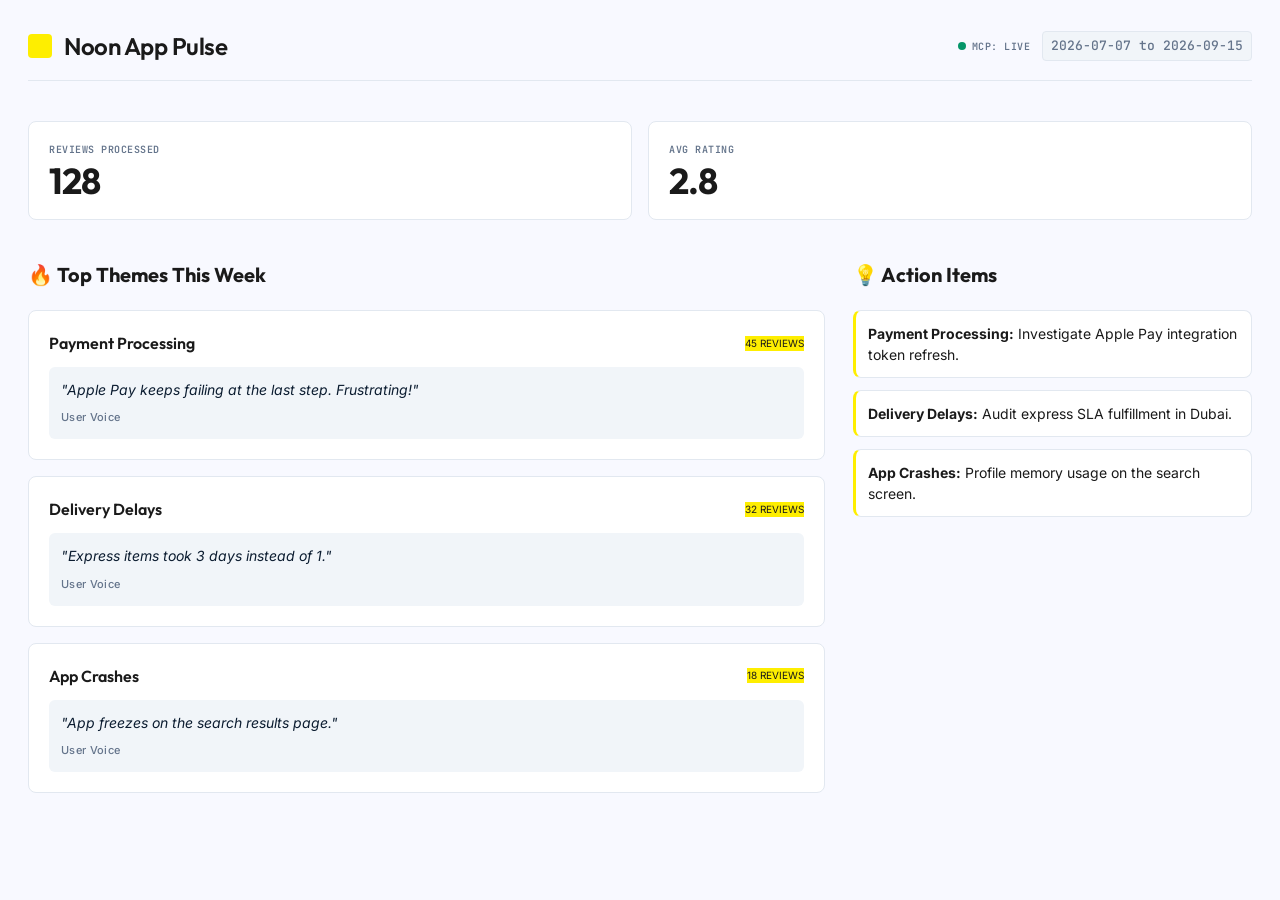
==== dashboard/index.html @ af0bd210 "feat: Phase 10 Vercel Dashboard implementation" ====
<!DOCTYPE html>
<html lang="en">
<head>
    <meta charset="UTF-8">
    <meta name="viewport" content="width=device-width, initial-scale=1.0">
    <title>Noon App Weekly Pulse</title>
    <link rel="preconnect" href="https://fonts.googleapis.com">
    <link rel="preconnect" href="https://fonts.gstatic.com" crossorigin>
    <link href="https://fonts.googleapis.com/css2?family=Inter:wght@400;500;600&family=JetBrains+Mono:wght@500;600;700&family=Outfit:wght@600;700&display=swap" rel="stylesheet">
    <link rel="stylesheet" href="css/style.css">
</head>
<body>
    <div class="dashboard-container">
        <!-- Header -->
        <header class="pulse-header">
            <div class="header-content">
                <div class="brand-lockup">
                    <div class="brand-square"></div>
                    <h1>Noon App Pulse</h1>
                </div>
                <div class="meta-info">
                    <div class="mcp-status">
                        <span class="status-dot"></span>
                        <span class="status-text">MCP: LIVE</span>
                    </div>
                    <span id="date-range" class="pill data-pill">Loading...</span>
                </div>
            </div>
        </header>

        <main>
            <!-- KPI Row -->
            <section class="kpi-row">
                <div class="kpi-card">
                    <div class="kpi-label">REVIEWS PROCESSED</div>
                    <div class="kpi-value" id="kpi-total">--</div>
                </div>
                <div class="kpi-card">
                    <div class="kpi-label">AVG RATING</div>
                    <div class="kpi-value" id="kpi-rating">--</div>
                </div>
            </section>

            <!-- Main Stream -->
            <div class="grid-layout">
                <div class="primary-stream">
                    <section class="themes-section">
                        <h2 class="section-title">🔥 Top Themes This Week</h2>
                        <div id="themes-container" class="themes-container">
                            <!-- Populated by JS -->
                            <div class="loading">Loading insights...</div>
                        </div>
                    </section>
                </div>
                
                <div class="sidebar-stream">
                    <section class="actions-section">
                        <h2 class="section-title">💡 Action Items</h2>
                        <div id="actions-container" class="actions-container">
                            <!-- Populated by JS -->
                        </div>
                    </section>
                </div>
            </div>
        </main>
    </div>

    <!-- Templates -->
    <template id="theme-card-template">
        <div class="theme-card">
            <div class="theme-header">
                <h3 class="theme-name"></h3>
                <span class="theme-count data-pill"></span>
            </div>
            <div class="theme-quote">
                <p class="quote-text"></p>
                <span class="quote-tag">User Voice</span>
            </div>
        </div>
    </template>
    
    <template id="action-item-template">
        <div class="action-item">
            <p class="action-text"></p>
        </div>
    </template>

    <script src="js/app.js"></script>
</body>
</html>
---- dashboard/css/style.css ----
/* DESIGN.md Tokens */
:root {
  /* Colors */
  --surface: #f8f9ff;
  --surface-dim: #cbdbf5;
  --surface-bright: #f8f9ff;
  --surface-container-lowest: #ffffff;
  --surface-container-low: #eff4ff;
  --surface-container: #e5eeff;
  --surface-container-high: #dce9ff;
  --surface-container-highest: #d3e4fe;
  
  --on-surface: #0b1c30;
  --on-surface-variant: #4a4731;
  --outline: #7b785f;
  
  --primary: #feee00; /* Noon Yellow */
  --on-primary: #1a1a1a; /* Charcoal text on yellow */
  
  --secondary: #1a1a1a; /* Charcoal Black */
  --on-secondary: #ffffff;
  
  --tertiary: #0d9488;
  --neutral-slate: #64748b;
  
  --positive: #059669;
  --positive-bg: #ecfdf5;
  --positive-border: #a7f3d0;
  
  --warning: #d97706;
  --critical: #dc2626;
  
  --card-bg: #ffffff;
  --inset-bg: #f1f5f9;
  --hairline: #e2e8f0;

  /* Typography */
  --font-outfit: 'Outfit', sans-serif;
  --font-inter: 'Inter', sans-serif;
  --font-mono: 'JetBrains Mono', monospace;
  
  /* Spacing */
  --space-2xs: 0.25rem;
  --space-xs: 0.375rem;
  --space-sm: 0.5rem;
  --space-md: 0.75rem;
  --space-base: 1rem;
  --space-lg: 1.25rem;
  --space-xl: 1.75rem;
  --space-2xl: 2.5rem;
  
  /* Border Radius */
  --rounded-sm: 0.125rem;
  --rounded-base: 0.25rem; /* 4px */
  --rounded-md: 0.375rem; 
  --rounded-lg: 0.5rem; /* 8px */
  --rounded-xl: 0.75rem; /* 12px */
  --rounded-full: 9999px;
}

/* Base Reset */
* {
  box-sizing: border-box;
  margin: 0;
  padding: 0;
}

body {
  background-color: var(--surface);
  color: var(--on-surface);
  font-family: var(--font-inter);
  line-height: 1.5;
  -webkit-font-smoothing: antialiased;
}

h1, h2, h3, h4, h5, h6 {
  font-family: var(--font-outfit);
  color: var(--secondary);
}

/* Layout */
.dashboard-container {
  max-width: 1280px;
  margin: 0 auto;
  padding: var(--space-base);
}

@media (min-width: 768px) {
  .dashboard-container {
    padding: var(--space-xl);
  }
}

.grid-layout {
  display: grid;
  grid-template-columns: 1fr;
  gap: var(--space-xl);
}

@media (min-width: 1024px) {
  .grid-layout {
    grid-template-columns: 8fr 4fr;
  }
}

/* Header */
.pulse-header {
  margin-bottom: var(--space-2xl);
  padding-bottom: var(--space-base);
  border-bottom: 1px solid var(--hairline);
}

.header-content {
  display: flex;
  flex-direction: column;
  gap: var(--space-base);
}

@media (min-width: 768px) {
  .header-content {
    flex-direction: row;
    justify-content: space-between;
    align-items: center;
  }
}

.brand-lockup {
  display: flex;
  align-items: center;
  gap: var(--space-md);
}

.brand-square {
  width: 24px;
  height: 24px;
  background-color: var(--primary);
  border-radius: var(--rounded-base);
}

.pulse-header h1 {
  font-size: 24px;
  letter-spacing: -0.02em;
  font-weight: 600;
}

.meta-info {
  display: flex;
  align-items: center;
  gap: var(--space-md);
}

/* Status Dot */
.mcp-status {
  display: flex;
  align-items: center;
  gap: var(--space-xs);
  font-family: var(--font-mono);
  font-size: 10px;
  font-weight: 600;
  letter-spacing: 0.05em;
  color: var(--neutral-slate);
}

.status-dot {
  width: 8px;
  height: 8px;
  border-radius: var(--rounded-full);
  background-color: var(--positive);
  animation: pulse 2s infinite;
}

@keyframes pulse {
  0% { box-shadow: 0 0 0 0 rgba(5, 150, 105, 0.4); }
  70% { box-shadow: 0 0 0 6px rgba(5, 150, 105, 0); }
  100% { box-shadow: 0 0 0 0 rgba(5, 150, 105, 0); }
}

/* Pills */
.pill {
  padding: 4px 8px;
  border-radius: var(--rounded-base);
  font-family: var(--font-mono);
  font-size: 13px;
  font-weight: 500;
  border: 1px solid var(--hairline);
  background-color: var(--inset-bg);
  color: var(--neutral-slate);
}

/* KPI Row */
.kpi-row {
  display: grid;
  grid-template-columns: 1fr 1fr;
  gap: var(--space-base);
  margin-bottom: var(--space-2xl);
}

.kpi-card {
  background: var(--card-bg);
  border: 1px solid var(--hairline);
  border-radius: var(--rounded-lg);
  padding: var(--space-lg);
  display: flex;
  flex-direction: column;
  gap: var(--space-xs);
}

.kpi-label {
  font-family: var(--font-mono);
  font-size: 10px;
  font-weight: 600;
  letter-spacing: 0.05em;
  color: var(--neutral-slate);
}

.kpi-value {
  font-family: var(--font-outfit);
  font-size: 36px;
  font-weight: 700;
  color: var(--secondary);
  letter-spacing: -0.03em;
  line-height: 1;
}

/* Sections */
.section-title {
  font-size: 20px;
  margin-bottom: var(--space-lg);
  display: flex;
  align-items: center;
  gap: var(--space-sm);
}

/* Theme Cards */
.themes-container {
  display: flex;
  flex-direction: column;
  gap: var(--space-base);
}

.theme-card {
  background: var(--card-bg);
  border: 1px solid var(--hairline);
  border-radius: var(--rounded-lg);
  padding: var(--space-lg);
}

.theme-card:hover {
  border-color: var(--secondary);
  box-shadow: -3px 0 0 0 var(--primary);
  transition: all 0.2s ease-out;
}

.theme-header {
  display: flex;
  justify-content: space-between;
  align-items: center;
  margin-bottom: var(--space-md);
}

.theme-name {
  font-size: 16px;
  font-weight: 600;
}

.theme-count {
  font-size: 10px;
  background-color: var(--primary);
  color: var(--on-primary);
  border: none;
}

.theme-quote {
  background-color: var(--inset-bg);
  padding: var(--space-md);
  border-radius: var(--rounded-md);
  position: relative;
}

.quote-text {
  font-size: 14px;
  font-style: italic;
  color: var(--on-surface);
  line-height: 1.6;
}

.quote-tag {
  display: inline-block;
  margin-top: var(--space-sm);
  font-size: 11px;
  font-weight: 500;
  letter-spacing: 0.03em;
  color: var(--neutral-slate);
}

/* Actions */
.actions-container {
  display: flex;
  flex-direction: column;
  gap: var(--space-md);
}

.action-item {
  background: var(--card-bg);
  border: 1px solid var(--hairline);
  border-radius: var(--rounded-lg);
  padding: var(--space-md);
  border-left: 3px solid var(--primary);
}

.action-text {
  font-size: 14px;
  color: var(--secondary);
  line-height: 1.5;
}

.loading {
  font-family: var(--font-mono);
  color: var(--neutral-slate);
  font-size: 13px;
}
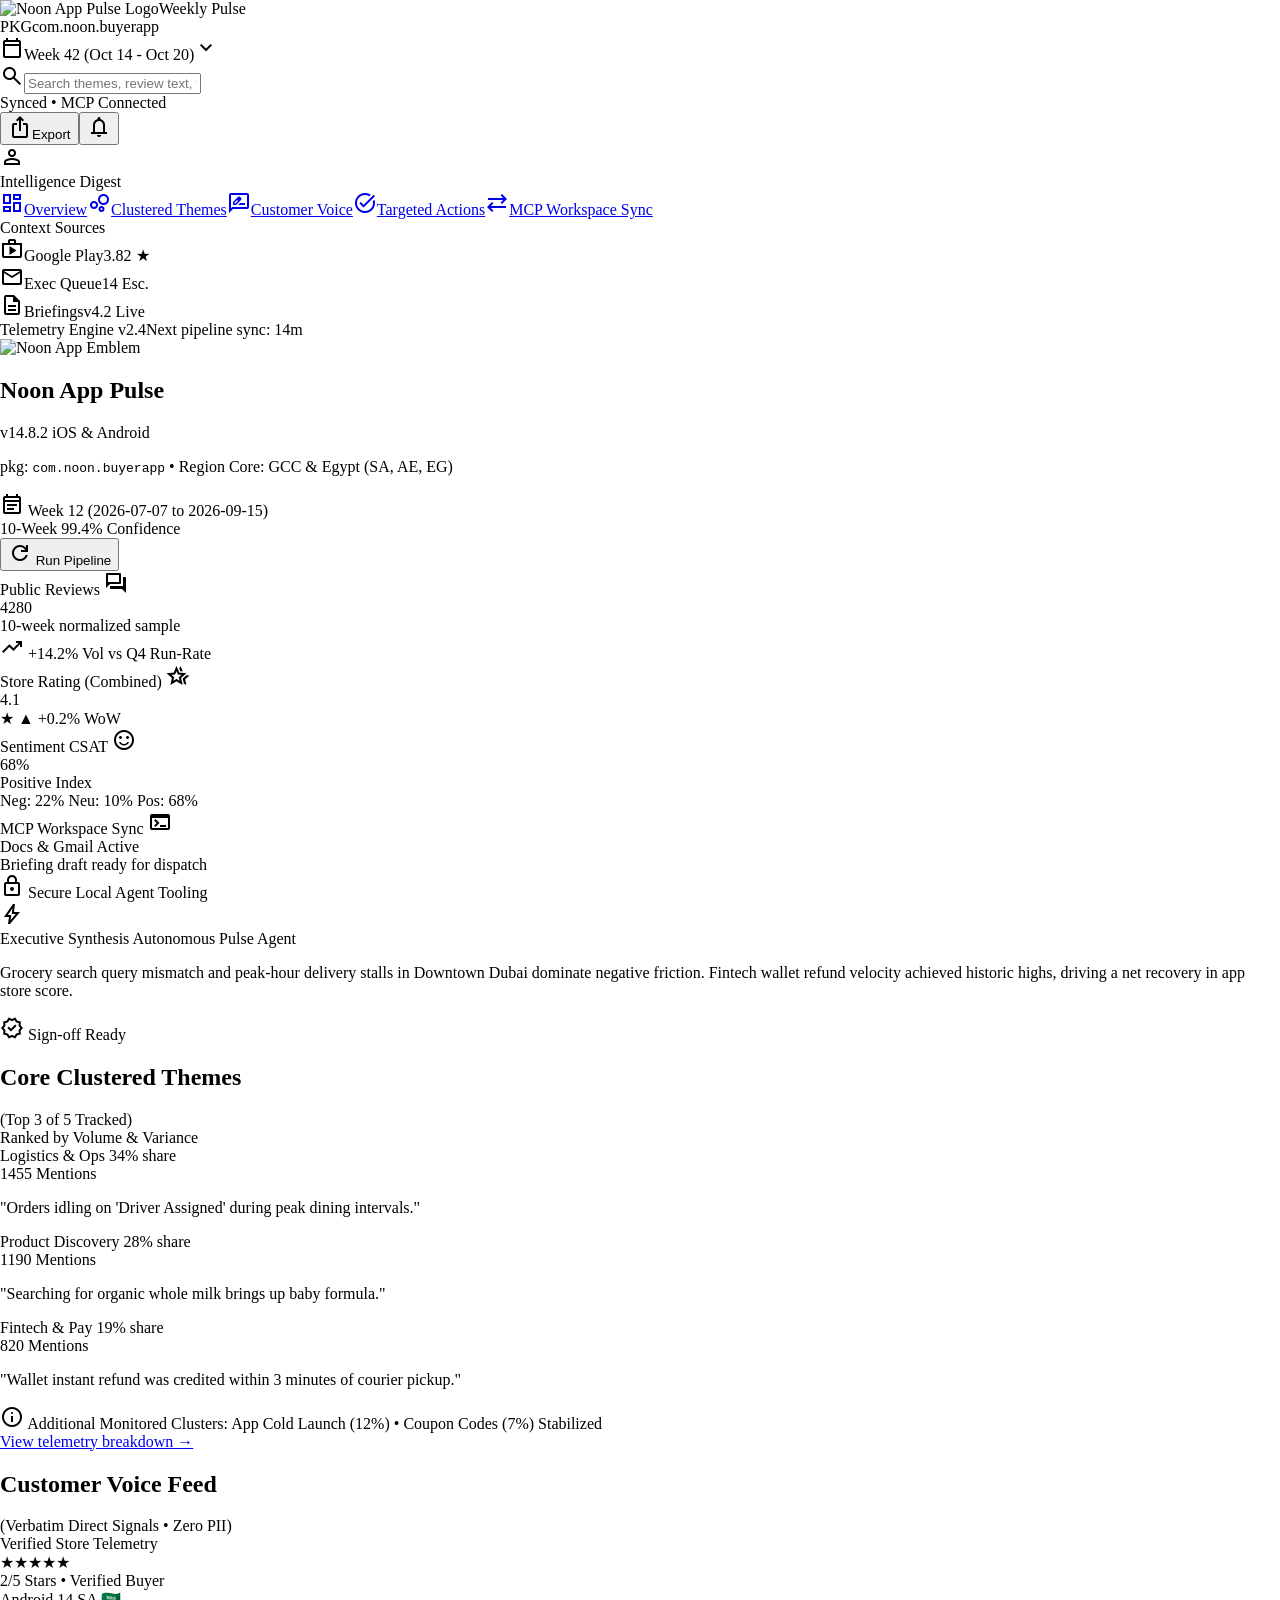
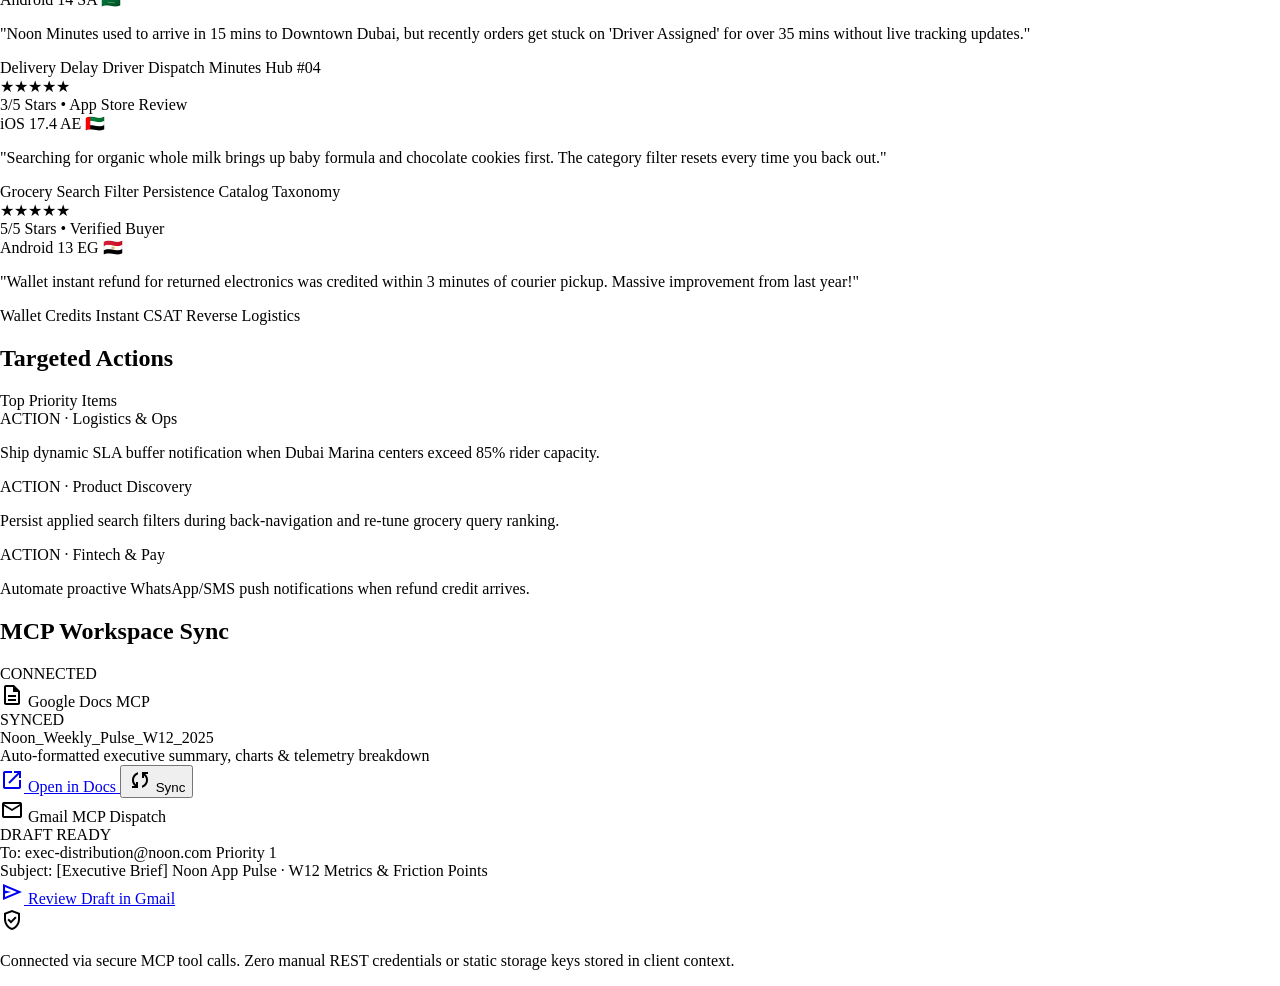
==== commit 433ae24e: "fix: resolve UI layout, alt text, and mock links" ====
--- a/dashboard/index.html
+++ b/dashboard/index.html
@@ -1,90 +1,350 @@
 <!DOCTYPE html>
-<html lang="en">
-<head>
-    <meta charset="UTF-8">
-    <meta name="viewport" content="width=device-width, initial-scale=1.0">
-    <title>Noon App Weekly Pulse</title>
-    <link rel="preconnect" href="https://fonts.googleapis.com">
-    <link rel="preconnect" href="https://fonts.gstatic.com" crossorigin>
-    <link href="https://fonts.googleapis.com/css2?family=Inter:wght@400;500;600&family=JetBrains+Mono:wght@500;600;700&family=Outfit:wght@600;700&display=swap" rel="stylesheet">
-    <link rel="stylesheet" href="css/style.css">
-</head>
-<body>
-    <div class="dashboard-container">
-        <!-- Header -->
-        <header class="pulse-header">
-            <div class="header-content">
-                <div class="brand-lockup">
-                    <div class="brand-square"></div>
-                    <h1>Noon App Pulse</h1>
-                </div>
-                <div class="meta-info">
-                    <div class="mcp-status">
-                        <span class="status-dot"></span>
-                        <span class="status-text">MCP: LIVE</span>
-                    </div>
-                    <span id="date-range" class="pill data-pill">Loading...</span>
-                </div>
-            </div>
-        </header>
 
-        <main>
-            <!-- KPI Row -->
-            <section class="kpi-row">
-                <div class="kpi-card">
-                    <div class="kpi-label">REVIEWS PROCESSED</div>
-                    <div class="kpi-value" id="kpi-total">--</div>
-                </div>
-                <div class="kpi-card">
-                    <div class="kpi-label">AVG RATING</div>
-                    <div class="kpi-value" id="kpi-rating">--</div>
-                </div>
-            </section>
+<html lang="en"><head><meta charset="utf-8"/><meta content="width=device-width, initial-scale=1.0" name="viewport"/><title>Noon App Weekly Pulse</title><link href="https://fonts.googleapis.com" rel="preconnect"/><link crossorigin="" href="https://fonts.gstatic.com" rel="preconnect"/><link href="https://fonts.googleapis.com/css2?family=Inter:wght@400;500;600;700&amp;family=JetBrains+Mono:wght@500;600;700&amp;family=Outfit:wght@600;700&amp;display=swap" rel="stylesheet"/><link href="https://fonts.googleapis.com/css2?family=Material+Symbols+Outlined:opsz,wght,FILL,GRAD@20..48,100..700,0..1,-50..200" rel="stylesheet"/>
+<link href="https://fonts.googleapis.com/css2?family=Material+Symbols+Outlined:wght,FILL@100..700,0..1&amp;display=swap" rel="stylesheet"/><style>@layer base { html, body { margin: 0; padding: 0; } body { overscroll-behavior: none; } main > :first-child { margin-top: 0 !important; } main > :last-child { margin-bottom: 0 !important; } } ::-webkit-scrollbar { display: none; }</style><script src="https://cdn.tailwindcss.com"></script><script id="tailwind-config">tailwind.config = { darkMode: "class", theme: { extend: { colors: { "error-container": "#ffdad6", "background": "#f8f9ff", "on-background": "#0b1c30", "outline": "#7b785f", "surface-container-highest": "#d3e4fe", "secondary-fixed": "#e5e2e1", "surface-container-low": "#eff4ff", "surface-container-high": "#dce9ff", "primary-container": "#feee00", "on-error": "#ffffff", "on-tertiary-fixed-variant": "#005049", "surface": "#f8f9ff", "inverse-on-surface": "#eaf1ff", "on-tertiary-fixed": "#00201d", "secondary": "#5f5e5e", "primary": "#676000", "primary-fixed-dim": "#d7ca00", "on-tertiary-container": "#00766c", "error": "#ba1a1a", "secondary-container": "#e2dfde", "surface-tint": "#676000", "on-primary-fixed": "#1f1c00", "on-primary-container": "#726b00", "on-primary": "#ffffff", "on-primary-fixed-variant": "#4d4800", "tertiary-container": "#91fdee", "surface-bright": "#f8f9ff", "surface-variant": "#d3e4fe", "surface-container": "#e5eeff", "tertiary": "#006a61", "surface-container-lowest": "#ffffff", "on-surface-variant": "#4a4731", "on-surface": "#0b1c30", "tertiary-fixed": "#89f5e7", "inverse-primary": "#d7ca00", "on-secondary": "#ffffff", "surface-dim": "#cbdbf5", "inverse-surface": "#213145", "outline-variant": "#ccc7aa", "on-secondary-fixed-variant": "#474746", "primary-fixed": "#f6e600", "secondary-fixed-dim": "#c8c6c5", "on-secondary-container": "#636262", "on-secondary-fixed": "#1c1b1b", "tertiary-fixed-dim": "#6bd8cb", "on-error-container": "#93000a", "on-tertiary": "#ffffff" }, borderRadius: { "DEFAULT": "0.125rem", "lg": "0.25rem", "xl": "0.5rem", "full": "0.75rem" }, spacing: { "margin-desktop": "3rem", "gutter-desktop": "1.5rem", "space-2xs": "0.25rem", "margin": "1rem", "margin-tablet": "2rem", "space-xs": "0.375rem", "gutter-tablet": "1.25rem", "space-lg": "1.25rem", "space-base": "1rem", "space-sm": "0.5rem", "space-2xl": "2.5rem", "gutter": "1rem", "space-md": "0.75rem", "space-xl": "1.75rem" }, fontFamily: { "body-lg": ["Inter"], "data-mono-md": ["JetBrains Mono"], "data-mono-sm": ["JetBrains Mono"], "body-md": ["Inter"], "headline-md": ["Outfit"], "display-lg-mobile": ["Outfit"], "headline-sm": ["Outfit"], "headline-lg": ["Outfit"], "data-mono-lg": ["JetBrains Mono"], "label-md": ["Inter"], "label-sm": ["Inter"], "body-sm": ["Inter"], "display-lg": ["Outfit"] }, fontSize: { "body-lg": ["16px", { lineHeight: "24px", letterSpacing: "-0.01em", fontWeight: "400" }], "data-mono-md": ["13px", { lineHeight: "18px", letterSpacing: "-0.01em", fontWeight: "500" }], "data-mono-sm": ["10px", { lineHeight: "14px", letterSpacing: "0.05em", fontWeight: "600" }], "body-md": ["14px", { lineHeight: "20px", letterSpacing: "0em", fontWeight: "400" }], "headline-md": ["20px", { lineHeight: "28px", letterSpacing: "-0.01em", fontWeight: "600" }], "display-lg-mobile": ["28px", { lineHeight: "34px", letterSpacing: "-0.02em", fontWeight: "700" }], "headline-sm": ["16px", { lineHeight: "24px", letterSpacing: "0em", fontWeight: "600" }], "headline-lg": ["24px", { lineHeight: "32px", letterSpacing: "-0.02em", fontWeight: "600" }], "data-mono-lg": ["22px", { lineHeight: "28px", letterSpacing: "-0.03em", fontWeight: "700" }], "label-md": ["12px", { lineHeight: "16px", letterSpacing: "0.02em", fontWeight: "600" }], "label-sm": ["11px", { lineHeight: "14px", letterSpacing: "0.03em", fontWeight: "500" }], "body-sm": ["12px", { lineHeight: "16px", letterSpacing: "0.01em", fontWeight: "400" }], "display-lg": ["36px", { lineHeight: "44px", letterSpacing: "-0.03em", fontWeight: "700" }] } } } };</script></head><body class="bg-background font-body-md text-on-surface antialiased"><header class="fixed top-0 left-0 right-0 z-50 h-16 bg-surface/90 backdrop-blur-xl shadow-[0_1px_8px_rgba(0,0,0,0.04)]"><div class="w-full h-16 px-gutter-desktop flex items-center justify-between gap-space-lg"><div class="flex items-center gap-space-lg flex-shrink-0"><div class="flex items-center gap-space-sm"><img alt="Noon App Pulse Logo" class="h-8 w-auto object-contain" src="https://lh3.googleusercontent.com/aida/[base64]"/><span class="font-headline-sm text-headline-sm text-on-surface tracking-tight font-bold">Weekly Pulse</span></div><div class="hidden xl:flex items-center px-space-xs py-space-2xs rounded bg-surface-container-low"><span class="font-data-mono-sm text-data-mono-sm text-secondary uppercase tracking-wider">PKG</span><span class="ml-space-2xs font-data-mono-sm text-data-mono-sm text-on-surface font-semibold">com.noon.buyerapp</span></div><div class="hidden lg:flex items-center gap-space-xs px-space-sm py-space-2xs rounded bg-surface-container-lowest"><span class="material-symbols-outlined text-secondary text-[18px]">calendar_today</span><span class="font-body-sm text-body-sm text-on-surface font-semibold">Week 42 (Oct 14 - Oct 20)</span><span class="material-symbols-outlined text-secondary text-[16px]">expand_more</span></div></div><div class="flex-1 max-w-xl hidden md:flex items-center"><div class="w-full flex items-center bg-surface-container-lowest rounded px-space-md py-space-xs"><span class="material-symbols-outlined text-secondary mr-space-xs text-[18px]">search</span><input class="w-full bg-transparent font-body-sm text-body-sm text-on-surface placeholder:text-secondary focus:outline-none" placeholder="Search themes, review text, telemetry signals..." type="text"/></div></div><div class="flex items-center gap-space-md flex-shrink-0"><div class="hidden sm:flex items-center gap-space-xs px-space-sm py-space-2xs rounded bg-tertiary-container/30"><span class="w-2 h-2 rounded-full bg-tertiary animate-pulse"></span><span class="font-data-mono-sm text-data-mono-sm text-on-tertiary-container font-semibold uppercase">Synced • MCP Connected</span></div><button class="flex items-center gap-space-xs px-space-md py-space-xs rounded bg-primary-container text-on-primary-container font-headline-sm text-headline-sm shadow-none hover:bg-primary-fixed transition-colors" type="button"><span class="material-symbols-outlined text-[18px]">ios_share</span><span class="hidden sm:inline text-[13px]">Export</span></button><button class="p-space-xs rounded hover:bg-surface-container-high transition-colors relative text-on-surface" type="button"><span class="material-symbols-outlined text-[20px]">notifications</span><span class="absolute top-1 right-1 w-2 h-2 rounded-full bg-error"></span></button><div class="w-8 h-8 rounded-full bg-primary flex items-center justify-center"><span class="material-symbols-outlined text-on-primary text-[18px]">person</span></div></div></div></header><aside class="fixed left-0 top-16 bottom-0 w-64 bg-surface-container-lowest z-40 flex flex-col justify-between p-space-base shadow-[0_1px_8px_rgba(0,0,0,0.03)]"><div class="flex flex-col gap-space-xl"><div class="flex flex-col gap-space-2xs"><span class="font-data-mono-sm text-data-mono-sm text-secondary uppercase tracking-wider px-space-sm">Intelligence Digest</span><nav class="flex flex-col gap-space-2xs mt-space-xs" data-active-classes="bg-primary-container text-on-primary-container font-semibold rounded"><a aria-current="page" class="flex items-center px-space-sm py-space-xs transition-all bg-primary-container text-on-primary-container font-semibold rounded" data-path="overview" href="#"><span class="material-symbols-outlined text-[18px] mr-space-sm">dashboard</span>Overview</a><a class="flex items-center px-space-sm py-space-xs rounded text-on-surface-variant hover:bg-surface-container-high hover:text-on-surface font-body-md text-body-md transition-all" data-path="clustered-themes" href="#"><span class="material-symbols-outlined text-[18px] mr-space-sm">bubble_chart</span>Clustered Themes</a><a class="flex items-center px-space-sm py-space-xs rounded text-on-surface-variant hover:bg-surface-container-high hover:text-on-surface font-body-md text-body-md transition-all" data-path="customer-voice" href="#"><span class="material-symbols-outlined text-[18px] mr-space-sm">rate_review</span>Customer Voice</a><a class="flex items-center px-space-sm py-space-xs rounded text-on-surface-variant hover:bg-surface-container-high hover:text-on-surface font-body-md text-body-md transition-all" data-path="targeted-actions" href="#"><span class="material-symbols-outlined text-[18px] mr-space-sm">task_alt</span>Targeted Actions</a><a class="flex items-center px-space-sm py-space-xs rounded text-on-surface-variant hover:bg-surface-container-high hover:text-on-surface font-body-md text-body-md transition-all" data-path="mcp-workspace-sync" href="#"><span class="material-symbols-outlined text-[18px] mr-space-sm">sync_alt</span>MCP Workspace Sync</a></nav></div><div class="flex flex-col gap-space-xs"><span class="font-data-mono-sm text-data-mono-sm text-secondary uppercase tracking-wider px-space-sm">Context Sources</span><div class="flex flex-col gap-space-2xs px-space-sm font-data-mono-sm text-data-mono-sm text-secondary"><div class="flex items-center justify-between py-space-2xs"><span class="flex items-center gap-space-2xs"><span class="material-symbols-outlined text-[14px]">shop</span>Google Play</span><span class="text-on-surface font-semibold" id="sidebar-store-rating">3.82 ★</span></div><div class="flex items-center justify-between py-space-2xs"><span class="flex items-center gap-space-2xs"><span class="material-symbols-outlined text-[14px]">mail</span>Exec Queue</span><span class="text-error font-semibold">14 Esc.</span></div><div class="flex items-center justify-between py-space-2xs"><span class="flex items-center gap-space-2xs"><span class="material-symbols-outlined text-[14px]">description</span>Briefings</span><span class="text-tertiary font-semibold">v4.2 Live</span></div></div></div></div><div class="p-space-sm rounded bg-surface-container-low flex flex-col gap-space-2xs"><span class="font-label-sm text-label-sm text-on-surface font-bold">Telemetry Engine v2.4</span><span class="font-data-mono-sm text-data-mono-sm text-secondary">Next pipeline sync: 14m</span></div></aside><div class="pl-64 w-full"><main class="w-full pt-16 min-h-screen bg-background"><div class="flex flex-col w-full px-gutter-desktop py-space-lg space-y-space-xl text-on-surface">
+<!-- TOP HEADER / EXECUTIVE CONTEXT BAR -->
+<section class="flex flex-col xl:flex-row xl:items-center justify-between gap-space-base bg-surface-container-lowest p-space-lg rounded-xl shadow-sm">
+<div class="flex items-center gap-space-md min-w-0">
+<img alt="Noon App Emblem" class="w-14 h-14 rounded-xl object-cover shrink-0 shadow-sm" src="https://lh3.googleusercontent.com/aida/[base64]"/>
+<div class="flex flex-col min-w-0">
+<div class="flex flex-wrap items-center gap-space-xs">
+<h1 class="font-headline-lg text-headline-lg text-on-surface font-bold tracking-tight">Noon App Pulse</h1>
+<span class="px-space-xs py-0.5 rounded bg-primary-container text-on-primary-container font-data-mono-sm text-data-mono-sm uppercase font-bold tracking-wider">v14.8.2</span>
+<span class="px-space-xs py-0.5 rounded bg-surface-container-high text-secondary font-data-mono-sm text-data-mono-sm">iOS &amp; Android</span>
+</div>
+<p class="font-body-sm text-body-sm text-secondary truncate">
+          pkg: <code class="font-data-mono-sm text-on-surface font-semibold">com.noon.buyerapp</code> • Region Core: GCC &amp; Egypt (SA, AE, EG)
+        </p>
+</div>
+</div>
+<div class="flex flex-wrap items-center gap-space-sm">
+<div class="flex items-center gap-space-xs bg-surface-container-low px-space-md py-space-xs rounded-lg">
+<span class="material-symbols-outlined text-secondary text-[18px]">event_note</span>
+<span id="header-week-date" class="font-label-md text-label-md text-on-surface">Loading week...</span>
+</div>
+<div class="flex items-center gap-space-2xs bg-tertiary-container/40 text-on-tertiary-container px-space-md py-space-xs rounded-lg">
+<span class="w-2 h-2 rounded-full bg-tertiary"></span>
+<span class="font-data-mono-sm text-data-mono-sm font-semibold uppercase">10-Week 99.4% Confidence</span>
+</div>
+<button class="flex items-center gap-space-2xs bg-primary-container hover:bg-primary-fixed text-on-primary-container font-headline-sm text-headline-sm px-space-md py-space-xs rounded-lg transition-transform active:scale-95 shadow-sm">
+<span class="material-symbols-outlined text-[18px]">refresh</span>
+<span>Run Pipeline</span>
+</button>
+</div>
+</section>
+<!-- 4 STAT KPI ROW -->
+<section class="grid grid-cols-1 sm:grid-cols-2 lg:grid-cols-4 gap-space-base">
+<!-- KPI 1 -->
+<div class="bg-surface-container-lowest p-space-base rounded-xl shadow-sm flex flex-col justify-between">
+<div class="flex items-center justify-between text-secondary">
+<span class="font-label-sm text-label-sm uppercase tracking-wider">Public Reviews</span>
+<span class="material-symbols-outlined text-[20px]">forum</span>
+</div>
+<div class="my-space-sm">
+<div id="kpi-reviews-total" class="font-data-mono-lg text-data-mono-lg text-on-surface font-bold">--</div>
+<div class="font-body-sm text-body-sm text-secondary">10-week normalized sample</div>
+</div>
+<div class="flex items-center gap-space-xs text-tertiary font-data-mono-sm text-data-mono-sm">
+<span class="material-symbols-outlined text-[16px]">trending_up</span>
+<span>+14.2% Vol vs Q4 Run-Rate</span>
+</div>
+</div>
+<!-- KPI 2 -->
+<div class="bg-surface-container-lowest p-space-base rounded-xl shadow-sm flex flex-col justify-between">
+<div class="flex items-center justify-between text-secondary">
+<span class="font-label-sm text-label-sm uppercase tracking-wider">Store Rating (Combined)</span>
+<span class="material-symbols-outlined text-[20px]">hotel_class</span>
+</div>
+<div class="my-space-sm flex items-baseline gap-space-xs">
+<div id="kpi-store-rating" class="font-data-mono-lg text-data-mono-lg text-on-surface font-bold">--</div>
+<span class="text-primary-container text-[20px]" style="font-variation-settings: 'FILL' 1;">★</span>
+<span class="font-data-mono-sm text-data-mono-sm px-1.5 py-0.5 rounded bg-tertiary-container/30 text-on-tertiary-container font-semibold">▲ +0.2% WoW</span>
+</div>
+<div class="w-full bg-surface-container rounded-full h-1.5 overflow-hidden">
+<div class="bg-primary-container h-full rounded-full" style="width: 82%"></div>
+</div>
+</div>
+<!-- KPI 3 -->
+<div class="bg-surface-container-lowest p-space-base rounded-xl shadow-sm flex flex-col justify-between">
+<div class="flex items-center justify-between text-secondary">
+<span class="font-label-sm text-label-sm uppercase tracking-wider">Sentiment CSAT</span>
+<span class="material-symbols-outlined text-[20px]">sentiment_satisfied</span>
+</div>
+<div class="my-space-sm flex items-baseline gap-space-xs">
+<div id="kpi-csat-pos-percent" class="font-data-mono-lg text-data-mono-lg text-on-surface font-bold">--%</div>
+<span class="font-data-mono-sm text-data-mono-sm px-1.5 py-0.5 rounded bg-tertiary-container/30 text-on-tertiary-container font-semibold">Positive Index</span>
+</div>
+<div class="flex items-center justify-between font-data-mono-sm text-data-mono-sm text-secondary">
+<span id="kpi-csat-neg">Neg: --%</span>
+<span id="kpi-csat-neu">Neu: --%</span>
+<span id="kpi-csat-pos" class="text-tertiary font-bold">Pos: --%</span>
+</div>
+</div>
+<!-- KPI 4 -->
+<div class="bg-surface-container-lowest p-space-base rounded-xl shadow-sm flex flex-col justify-between">
+<div class="flex items-center justify-between text-secondary">
+<span class="font-label-sm text-label-sm uppercase tracking-wider">MCP Workspace Sync</span>
+<span class="material-symbols-outlined text-[20px]">terminal</span>
+</div>
+<div class="my-space-sm">
+<div class="flex items-center gap-space-xs">
+<span class="w-2.5 h-2.5 rounded-full bg-tertiary animate-ping"></span>
+<span class="font-headline-sm text-headline-sm text-on-surface font-bold">Docs &amp; Gmail Active</span>
+</div>
+<div class="font-body-sm text-body-sm text-secondary truncate">Briefing draft ready for dispatch</div>
+</div>
+<div class="flex items-center gap-space-xs font-data-mono-sm text-data-mono-sm text-secondary">
+<span class="material-symbols-outlined text-[14px]">lock</span>
+<span>Secure Local Agent Tooling</span>
+</div>
+</div>
+</section>
+<!-- EXECUTIVE SYNTHESIS BRIEF -->
+<section class="bg-surface-container-lowest p-space-lg rounded-xl shadow-sm flex flex-col md:flex-row gap-space-lg items-start">
+<div class="w-10 h-10 rounded-xl bg-primary-container flex items-center justify-center shrink-0 shadow-sm text-on-primary-container">
+<span class="material-symbols-outlined text-[22px]">bolt</span>
+</div>
+<div class="flex-1 space-y-space-2xs">
+<div class="flex flex-wrap items-center gap-space-sm">
+<span class="font-headline-sm text-headline-sm font-bold text-on-surface">Executive Synthesis</span>
+<span class="px-space-xs py-0.5 rounded bg-surface-container-high text-secondary font-data-mono-sm text-data-mono-sm">Autonomous Pulse Agent</span>
+</div>
+<p id="executive-synthesis-text" class="font-body-lg text-body-lg text-on-surface leading-relaxed">
+        Loading executive synthesis...
+      </p>
+</div>
+<div class="shrink-0 flex items-center gap-space-xs bg-surface-container-low px-space-md py-space-sm rounded-lg">
+<span class="material-symbols-outlined text-secondary text-[18px]">verified</span>
+<span class="font-label-sm text-label-sm text-secondary">Sign-off Ready</span>
+</div>
+</section>
+<!-- MAIN MULTI-COLUMN DASHBOARD GRID -->
+<div class="grid grid-cols-1 lg:grid-cols-12 gap-space-xl items-start">
+<!-- LEFT / CENTER COLUMN: THEMES & VOICE OF CUSTOMER (Cols 1-8) -->
+<div class="lg:col-span-8 grid grid-cols-1 md:grid-cols-2 gap-space-xl items-start">
+<!-- SECTION: CLUSTERED THEMES -->
+<section class="space-y-space-base">
+<div class="flex items-center justify-between">
+<div class="flex items-center gap-space-xs">
+<span class="w-2.5 h-2.5 rounded bg-primary-container"></span>
+<h2 class="font-headline-md text-headline-md font-bold text-on-surface tracking-tight">Core Clustered Themes</h2>
+<span class="font-label-sm text-label-sm text-secondary">(Top 3 of 5 Tracked)</span>
+</div>
+<span class="font-data-mono-sm text-data-mono-sm text-secondary uppercase tracking-wider">Ranked by Volume &amp; Variance</span>
+</div>
+<div id="themes-container" class="space-y-space-base">
+</div>
+<!-- Secondary Indicators Summary -->
+<div class="flex flex-wrap items-center justify-between bg-surface-container-low px-space-md py-space-sm rounded-xl text-secondary font-data-mono-sm text-data-mono-sm">
+<div class="flex items-center gap-space-sm">
+<span class="material-symbols-outlined text-[16px]">info</span>
+<span>Additional Monitored Clusters:</span>
+<span class="text-on-surface font-semibold">App Cold Launch (12%)</span>
+<span>•</span>
+<span class="text-on-surface font-semibold">Coupon Codes (7%) Stabilized</span>
+</div>
+<a class="text-on-surface font-semibold hover:underline" href="#">View telemetry breakdown →</a>
+</div>
+</div>
+</section>
+<!-- SECTION: CUSTOMER VOICE FEED -->
+<section class="space-y-space-base">
+<div class="flex items-center justify-between">
+<div class="flex items-center gap-space-xs">
+<span class="w-2.5 h-2.5 rounded bg-primary-container"></span>
+<h2 class="font-headline-md text-headline-md font-bold text-on-surface tracking-tight">Customer Voice Feed</h2>
+<span class="font-label-sm text-label-sm text-secondary">(Verbatim Direct Signals • Zero PII)</span>
+</div>
+<span class="font-data-mono-sm text-data-mono-sm text-secondary">Verified Store Telemetry</span>
+</div>
+<div class="grid grid-cols-1 gap-space-base">
+<!-- Review 1 -->
+<div class="bg-surface-container-lowest p-space-lg rounded-xl shadow-sm space-y-space-sm">
+<div class="flex flex-wrap items-center justify-between gap-space-xs">
+<div class="flex items-center gap-space-xs">
+<div class="flex text-primary-container" style="font-variation-settings: 'FILL' 1;">
+<span>★</span><span>★</span><span class="text-surface-container-highest">★</span><span class="text-surface-container-highest">★</span><span class="text-surface-container-highest">★</span>
+</div>
+<span class="font-label-sm text-label-sm font-bold text-error">2/5 Stars</span>
+<span class="text-secondary">•</span>
+<span class="font-body-sm text-body-sm text-secondary">Verified Buyer</span>
+</div>
+<div class="flex items-center gap-space-xs font-data-mono-sm text-data-mono-sm text-secondary">
+<span>Android 14</span>
+<span class="px-1.5 py-0.5 rounded bg-surface-container text-on-surface font-bold">SA 🇸🇦</span>
+</div>
+</div>
+<p class="font-body-lg text-body-lg text-on-surface italic">
+              "Noon Minutes used to arrive in 15 mins to Downtown Dubai, but recently orders get stuck on 'Driver Assigned' for over 35 mins without live tracking updates."
+            </p>
+<div class="flex flex-wrap items-center gap-space-xs pt-space-xs">
+<span class="px-space-xs py-0.5 rounded bg-error-container text-on-error-container font-label-sm text-label-sm">Delivery Delay</span>
+<span class="px-space-xs py-0.5 rounded bg-surface-container text-on-surface-variant font-label-sm text-label-sm">Driver Dispatch</span>
+<span class="px-space-xs py-0.5 rounded bg-surface-container-low text-secondary font-label-sm text-label-sm">Minutes Hub #04</span>
+</div>
+</div>
+<!-- Review 2 -->
+<div class="bg-surface-container-lowest p-space-lg rounded-xl shadow-sm space-y-space-sm">
+<div class="flex flex-wrap items-center justify-between gap-space-xs">
+<div class="flex items-center gap-space-xs">
+<div class="flex text-primary-container" style="font-variation-settings: 'FILL' 1;">
+<span>★</span><span>★</span><span>★</span><span class="text-surface-container-highest">★</span><span class="text-surface-container-highest">★</span>
+</div>
+<span class="font-label-sm text-label-sm font-bold text-on-surface">3/5 Stars</span>
+<span class="text-secondary">•</span>
+<span class="font-body-sm text-body-sm text-secondary">App Store Review</span>
+</div>
+<div class="flex items-center gap-space-xs font-data-mono-sm text-data-mono-sm text-secondary">
+<span>iOS 17.4</span>
+<span class="px-1.5 py-0.5 rounded bg-surface-container text-on-surface font-bold">AE 🇦🇪</span>
+</div>
+</div>
+<p class="font-body-lg text-body-lg text-on-surface italic">
+              "Searching for organic whole milk brings up baby formula and chocolate cookies first. The category filter resets every time you back out."
+            </p>
+<div class="flex flex-wrap items-center gap-space-xs pt-space-xs">
+<span class="px-space-xs py-0.5 rounded bg-surface-container-high text-on-surface-variant font-label-sm text-label-sm">Grocery Search</span>
+<span class="px-space-xs py-0.5 rounded bg-surface-container-high text-on-surface-variant font-label-sm text-label-sm">Filter Persistence</span>
+<span class="px-space-xs py-0.5 rounded bg-surface-container-low text-secondary font-label-sm text-label-sm">Catalog Taxonomy</span>
+</div>
+</div>
+<!-- Review 3 -->
+<div class="bg-surface-container-lowest p-space-lg rounded-xl shadow-sm space-y-space-sm">
+<div class="flex flex-wrap items-center justify-between gap-space-xs">
+<div class="flex items-center gap-space-xs">
+<div class="flex text-primary-container" style="font-variation-settings: 'FILL' 1;">
+<span>★</span><span>★</span><span>★</span><span>★</span><span>★</span>
+</div>
+<span class="font-label-sm text-label-sm font-bold text-tertiary">5/5 Stars</span>
+<span class="text-secondary">•</span>
+<span class="font-body-sm text-body-sm text-secondary">Verified Buyer</span>
+</div>
+<div class="flex items-center gap-space-xs font-data-mono-sm text-data-mono-sm text-secondary">
+<span>Android 13</span>
+<span class="px-1.5 py-0.5 rounded bg-surface-container text-on-surface font-bold">EG 🇪🇬</span>
+</div>
+</div>
+<p class="font-body-lg text-body-lg text-on-surface italic">
+              "Wallet instant refund for returned electronics was credited within 3 minutes of courier pickup. Massive improvement from last year!"
+            </p>
+<div class="flex flex-wrap items-center gap-space-xs pt-space-xs">
+<span class="px-space-xs py-0.5 rounded bg-tertiary-container/60 text-on-tertiary-container font-label-sm text-label-sm">Wallet Credits</span>
+<span class="px-space-xs py-0.5 rounded bg-tertiary-container/60 text-on-tertiary-container font-label-sm text-label-sm">Instant CSAT</span>
+<span class="px-space-xs py-0.5 rounded bg-surface-container-low text-secondary font-label-sm text-label-sm">Reverse Logistics</span>
+</div>
+</div>
+</div>
+</section>
+</div>
+<!-- RIGHT COLUMN: TARGETED ACTIONS & MCP AUTOMATION (Cols 9-12) -->
+<div class="lg:col-span-4 flex flex-col space-y-space-xl">
+<!-- SECTION: TARGETED EXECUTIVE ACTIONS -->
+<section class="space-y-space-base">
+<div class="flex items-center justify-between">
+<div class="flex items-center gap-space-xs">
+<span class="w-2.5 h-2.5 rounded bg-primary-container"></span>
+<h2 class="font-headline-md text-headline-md font-bold text-on-surface tracking-tight">Targeted Actions</h2>
+</div>
+<span class="font-data-mono-sm text-data-mono-sm text-secondary">Top Priority Items</span>
+</div>
+<div id="actions-container" class="space-y-space-base">
+</div>
+</section>
+<!-- SECTION: MCP GOOGLE WORKSPACE SERVER INTEGRATION -->
+<section class="space-y-space-base">
+<div class="flex items-center justify-between">
+<div class="flex items-center gap-space-xs">
+<span class="w-2.5 h-2.5 rounded bg-primary-container"></span>
+<h2 class="font-headline-md text-headline-md font-bold text-on-surface tracking-tight">MCP Workspace Sync</h2>
+</div>
+<span class="font-data-mono-sm text-data-mono-sm px-1.5 py-0.5 rounded bg-tertiary-container/30 text-on-tertiary-container font-bold">CONNECTED</span>
+</div>
+<div class="space-y-space-base">
+<!-- Google Docs MCP Card -->
+<div class="bg-surface-container-lowest p-space-base rounded-xl shadow-sm space-y-space-sm">
+<div class="flex items-center justify-between">
+<div class="flex items-center gap-space-xs">
+<span class="material-symbols-outlined text-primary text-[20px]">description</span>
+<span class="font-label-md text-label-md font-bold text-on-surface">Google Docs MCP</span>
+</div>
+<span class="px-space-xs py-0.5 rounded bg-tertiary-container/50 text-on-tertiary-container font-data-mono-sm text-data-mono-sm font-bold">SYNCED</span>
+</div>
+<div class="bg-surface-container-low p-space-sm rounded-lg space-y-1">
+<div class="font-data-mono-sm text-data-mono-sm text-on-surface font-semibold truncate">Noon_Weekly_Pulse_W12_2025</div>
+<div class="font-body-sm text-body-sm text-secondary">Auto-formatted executive summary, charts &amp; telemetry breakdown</div>
+</div>
+<div class="flex items-center gap-space-xs pt-space-xs">
+<a href="https://docs.google.com/document/u/0/" target="_blank" class="flex-1 bg-primary-container hover:bg-primary-fixed text-on-primary-container font-headline-sm text-headline-sm py-space-xs px-space-sm rounded-lg flex items-center justify-center gap-space-xs transition-transform active:scale-95 shadow-sm">
+<span class="material-symbols-outlined text-[18px]">open_in_new</span>
+<span>Open in Docs</span>
+</a>
+<button class="bg-surface-container-high hover:bg-surface-container text-on-surface font-label-md text-label-md py-space-xs px-space-md rounded-lg flex items-center justify-center gap-space-2xs transition-colors">
+<span class="material-symbols-outlined text-[16px]">sync</span>
+<span>Sync</span>
+</button>
+</div>
+</div>
+<!-- Gmail MCP Card -->
+<div class="bg-surface-container-lowest p-space-base rounded-xl shadow-sm space-y-space-sm">
+<div class="flex items-center justify-between">
+<div class="flex items-center gap-space-xs">
+<span class="material-symbols-outlined text-error text-[20px]">mail</span>
+<span class="font-label-md text-label-md font-bold text-on-surface">Gmail MCP Dispatch</span>
+</div>
+<span class="px-space-xs py-0.5 rounded bg-surface-container-high text-on-surface font-data-mono-sm text-data-mono-sm font-bold">DRAFT READY</span>
+</div>
+<div class="bg-surface-container-low p-space-sm rounded-lg space-y-1">
+<div class="flex items-center justify-between text-secondary font-data-mono-sm text-data-mono-sm">
+<span>To: exec-distribution@noon.com</span>
+<span class="text-on-surface font-semibold">Priority 1</span>
+</div>
+<div class="font-body-sm text-body-sm text-on-surface truncate">Subject: [Executive Brief] Noon App Pulse · W12 Metrics &amp; Friction Points</div>
+</div>
+<a href="https://mail.google.com/mail/u/0/#drafts" target="_blank" class="w-full bg-inverse-surface hover:bg-on-background text-inverse-on-surface font-headline-sm text-headline-sm py-space-xs px-space-md rounded-lg flex items-center justify-center gap-space-xs transition-transform active:scale-95 shadow-sm">
+<span class="material-symbols-outlined text-[18px]">send</span>
+<span>Review Draft in Gmail</span>
+</a>
+</div>
+<!-- Protocol Security Footnote -->
+<div class="p-space-sm rounded-lg bg-surface-container-low flex items-start gap-space-xs">
+<span class="material-symbols-outlined text-secondary text-[16px] mt-0.5">verified_user</span>
+<p class="font-body-sm text-body-sm text-secondary leading-snug">
+              Connected via secure MCP tool calls. Zero manual REST credentials or static storage keys stored in client context.
+            </p>
+</div>
+</div>
+</div>
+</section>
+</div>
+</div>
+</div></main></div>
 
-            <!-- Main Stream -->
-            <div class="grid-layout">
-                <div class="primary-stream">
-                    <section class="themes-section">
-                        <h2 class="section-title">🔥 Top Themes This Week</h2>
-                        <div id="themes-container" class="themes-container">
-                            <!-- Populated by JS -->
-                            <div class="loading">Loading insights...</div>
-                        </div>
-                    </section>
-                </div>
-                
-                <div class="sidebar-stream">
-                    <section class="actions-section">
-                        <h2 class="section-title">💡 Action Items</h2>
-                        <div id="actions-container" class="actions-container">
-                            <!-- Populated by JS -->
-                        </div>
-                    </section>
-                </div>
-            </div>
-        </main>
-    </div>
+<template id="theme-card-template">
+<div class="bg-surface-container-lowest p-space-lg rounded-xl shadow-sm space-y-space-md transition-all hover:border hover:border-outline">
+<div class="flex flex-col sm:flex-row sm:items-center justify-between gap-space-xs">
+<div class="flex flex-wrap items-center gap-space-xs">
+<span class="theme-name px-space-xs py-0.5 rounded bg-tertiary-container/50 text-on-tertiary-container font-data-mono-sm text-data-mono-sm font-bold uppercase"></span>
+<span class="theme-share font-data-mono-sm text-data-mono-sm text-secondary font-semibold"></span>
+</div>
+<span class="theme-mentions font-data-mono-sm text-data-mono-sm text-secondary font-semibold"></span>
+</div>
+<div>
+<p class="theme-quote font-body-md text-body-md text-on-surface-variant mt-space-2xs italic"></p>
+</div>
+<div class="w-full bg-surface-container rounded-full h-2 overflow-hidden flex">
+<div class="theme-bar bg-tertiary h-full"></div>
+</div>
+</div>
+</template>
 
-    <!-- Templates -->
-    <template id="theme-card-template">
-        <div class="theme-card">
-            <div class="theme-header">
-                <h3 class="theme-name"></h3>
-                <span class="theme-count data-pill"></span>
-            </div>
-            <div class="theme-quote">
-                <p class="quote-text"></p>
-                <span class="quote-tag">User Voice</span>
-            </div>
-        </div>
-    </template>
-    
-    <template id="action-item-template">
-        <div class="action-item">
-            <p class="action-text"></p>
-        </div>
-    </template>
+<template id="action-item-template">
+<div class="bg-surface-container-lowest p-space-base rounded-xl shadow-sm space-y-space-xs border-l-4 border-primary">
+<div class="flex items-center justify-between">
+<span class="action-theme-name font-data-mono-sm text-data-mono-sm font-bold text-on-surface uppercase"></span>
+</div>
+<p class="action-desc font-body-sm text-body-sm text-on-surface-variant"></p>
+</div>
+</template>
 
-    <script src="js/app.js"></script>
-</body>
-</html>
+<script src="js/app.js"></script>
+</body></html>
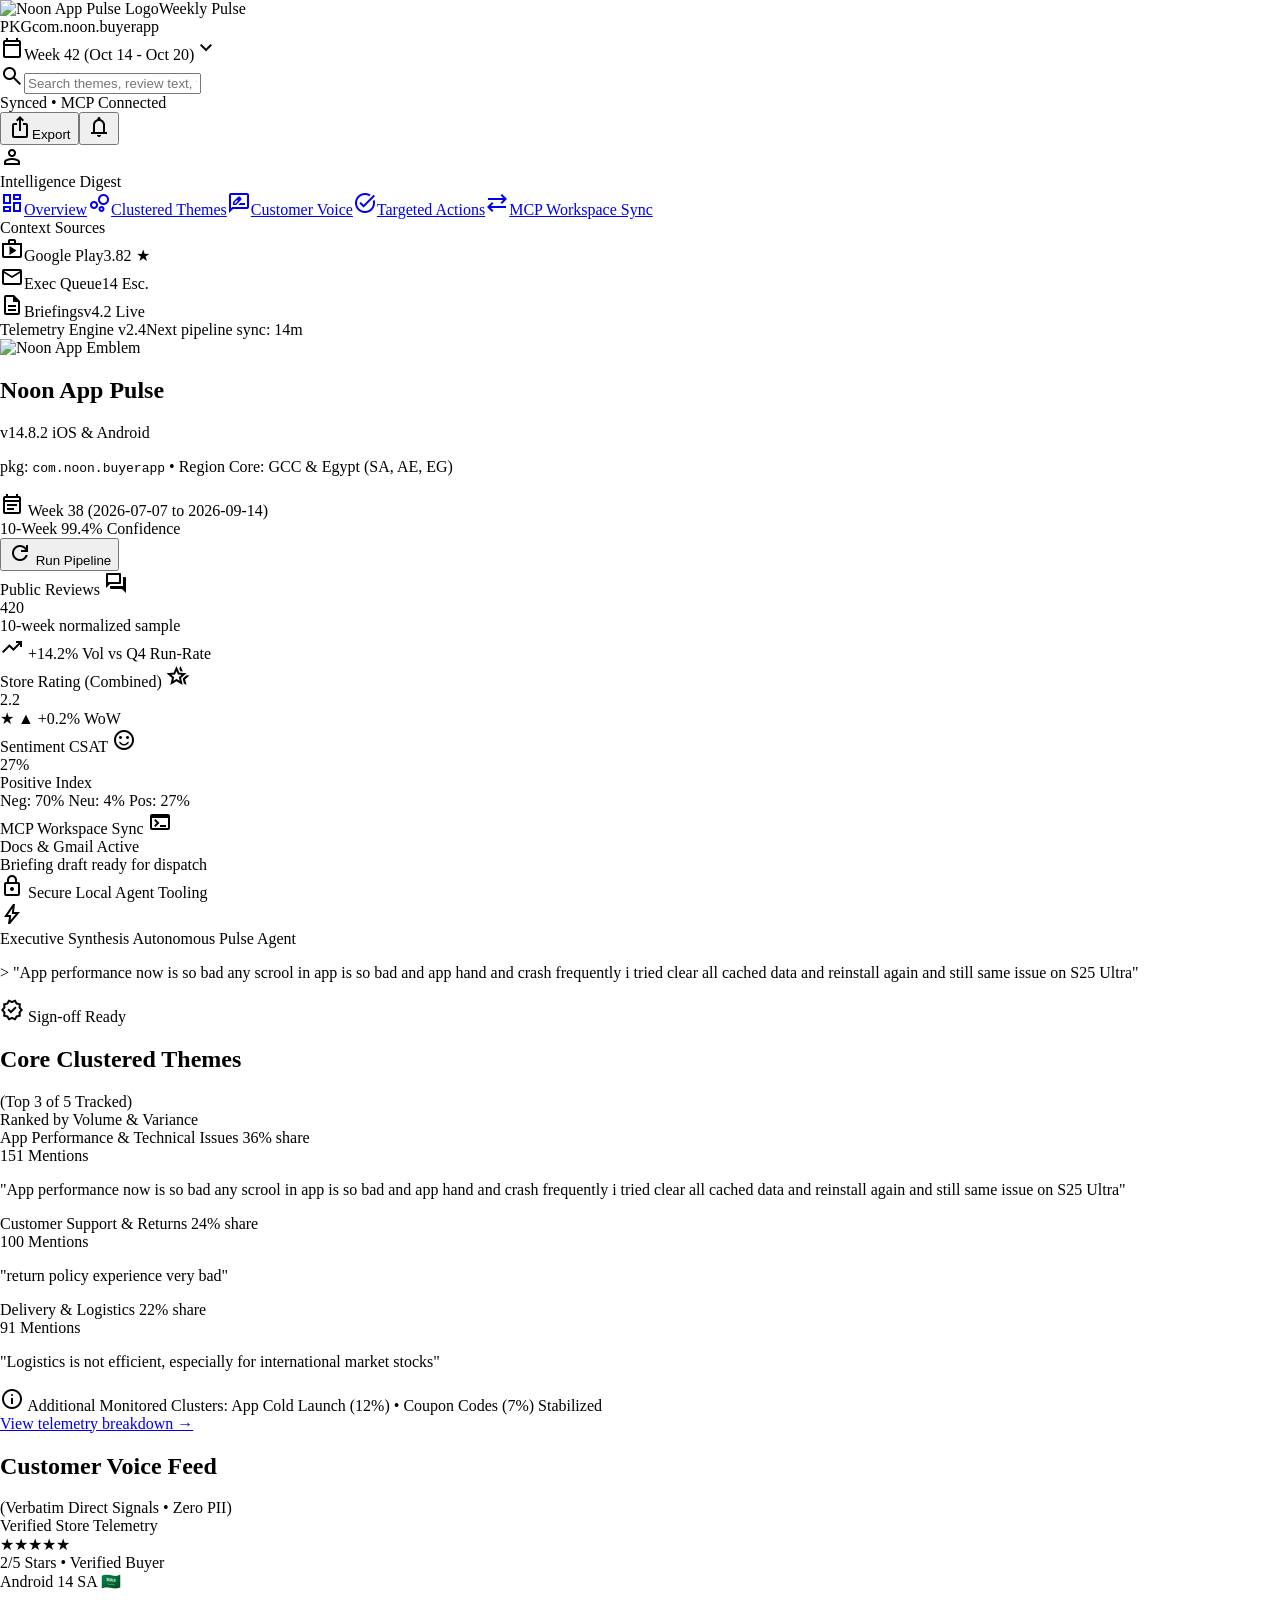
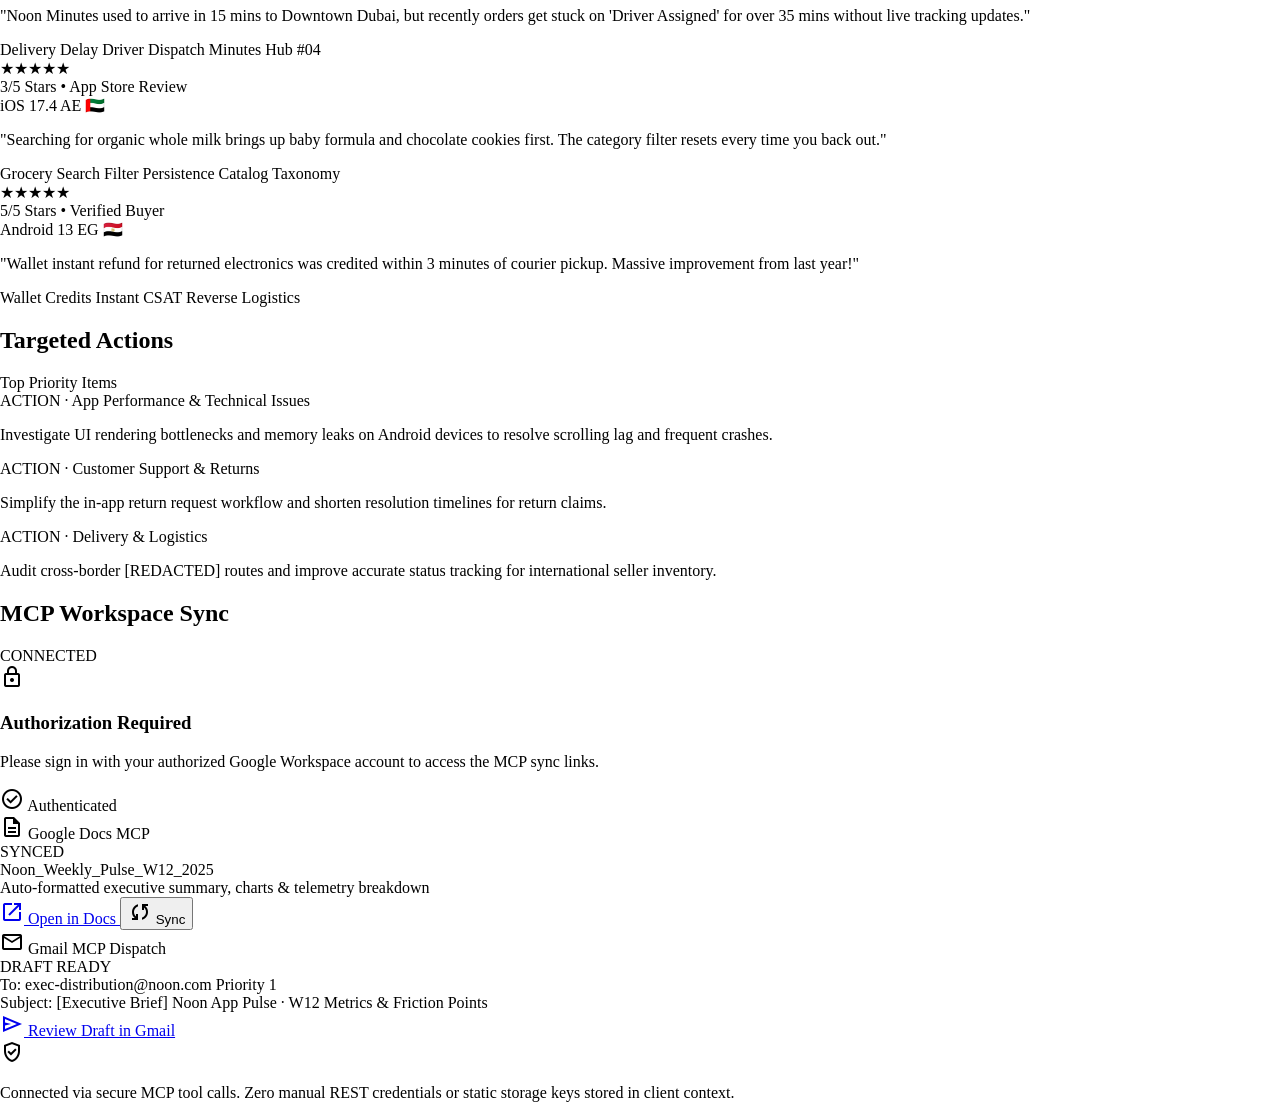
==== commit c3658370: "feat: integrate Google Identity Services for explicit authorization gatekeeper on MCP links" ====
--- a/dashboard/index.html
+++ b/dashboard/index.html
@@ -1,7 +1,9 @@
 <!DOCTYPE html>
 
 <html lang="en"><head><meta charset="utf-8"/><meta content="width=device-width, initial-scale=1.0" name="viewport"/><title>Noon App Weekly Pulse</title><link href="https://fonts.googleapis.com" rel="preconnect"/><link crossorigin="" href="https://fonts.gstatic.com" rel="preconnect"/><link href="https://fonts.googleapis.com/css2?family=Inter:wght@400;500;600;700&amp;family=JetBrains+Mono:wght@500;600;700&amp;family=Outfit:wght@600;700&amp;display=swap" rel="stylesheet"/><link href="https://fonts.googleapis.com/css2?family=Material+Symbols+Outlined:opsz,wght,FILL,GRAD@20..48,100..700,0..1,-50..200" rel="stylesheet"/>
-<link href="https://fonts.googleapis.com/css2?family=Material+Symbols+Outlined:wght,FILL@100..700,0..1&amp;display=swap" rel="stylesheet"/><style>@layer base { html, body { margin: 0; padding: 0; } body { overscroll-behavior: none; } main > :first-child { margin-top: 0 !important; } main > :last-child { margin-bottom: 0 !important; } } ::-webkit-scrollbar { display: none; }</style><script src="https://cdn.tailwindcss.com"></script><script id="tailwind-config">tailwind.config = { darkMode: "class", theme: { extend: { colors: { "error-container": "#ffdad6", "background": "#f8f9ff", "on-background": "#0b1c30", "outline": "#7b785f", "surface-container-highest": "#d3e4fe", "secondary-fixed": "#e5e2e1", "surface-container-low": "#eff4ff", "surface-container-high": "#dce9ff", "primary-container": "#feee00", "on-error": "#ffffff", "on-tertiary-fixed-variant": "#005049", "surface": "#f8f9ff", "inverse-on-surface": "#eaf1ff", "on-tertiary-fixed": "#00201d", "secondary": "#5f5e5e", "primary": "#676000", "primary-fixed-dim": "#d7ca00", "on-tertiary-container": "#00766c", "error": "#ba1a1a", "secondary-container": "#e2dfde", "surface-tint": "#676000", "on-primary-fixed": "#1f1c00", "on-primary-container": "#726b00", "on-primary": "#ffffff", "on-primary-fixed-variant": "#4d4800", "tertiary-container": "#91fdee", "surface-bright": "#f8f9ff", "surface-variant": "#d3e4fe", "surface-container": "#e5eeff", "tertiary": "#006a61", "surface-container-lowest": "#ffffff", "on-surface-variant": "#4a4731", "on-surface": "#0b1c30", "tertiary-fixed": "#89f5e7", "inverse-primary": "#d7ca00", "on-secondary": "#ffffff", "surface-dim": "#cbdbf5", "inverse-surface": "#213145", "outline-variant": "#ccc7aa", "on-secondary-fixed-variant": "#474746", "primary-fixed": "#f6e600", "secondary-fixed-dim": "#c8c6c5", "on-secondary-container": "#636262", "on-secondary-fixed": "#1c1b1b", "tertiary-fixed-dim": "#6bd8cb", "on-error-container": "#93000a", "on-tertiary": "#ffffff" }, borderRadius: { "DEFAULT": "0.125rem", "lg": "0.25rem", "xl": "0.5rem", "full": "0.75rem" }, spacing: { "margin-desktop": "3rem", "gutter-desktop": "1.5rem", "space-2xs": "0.25rem", "margin": "1rem", "margin-tablet": "2rem", "space-xs": "0.375rem", "gutter-tablet": "1.25rem", "space-lg": "1.25rem", "space-base": "1rem", "space-sm": "0.5rem", "space-2xl": "2.5rem", "gutter": "1rem", "space-md": "0.75rem", "space-xl": "1.75rem" }, fontFamily: { "body-lg": ["Inter"], "data-mono-md": ["JetBrains Mono"], "data-mono-sm": ["JetBrains Mono"], "body-md": ["Inter"], "headline-md": ["Outfit"], "display-lg-mobile": ["Outfit"], "headline-sm": ["Outfit"], "headline-lg": ["Outfit"], "data-mono-lg": ["JetBrains Mono"], "label-md": ["Inter"], "label-sm": ["Inter"], "body-sm": ["Inter"], "display-lg": ["Outfit"] }, fontSize: { "body-lg": ["16px", { lineHeight: "24px", letterSpacing: "-0.01em", fontWeight: "400" }], "data-mono-md": ["13px", { lineHeight: "18px", letterSpacing: "-0.01em", fontWeight: "500" }], "data-mono-sm": ["10px", { lineHeight: "14px", letterSpacing: "0.05em", fontWeight: "600" }], "body-md": ["14px", { lineHeight: "20px", letterSpacing: "0em", fontWeight: "400" }], "headline-md": ["20px", { lineHeight: "28px", letterSpacing: "-0.01em", fontWeight: "600" }], "display-lg-mobile": ["28px", { lineHeight: "34px", letterSpacing: "-0.02em", fontWeight: "700" }], "headline-sm": ["16px", { lineHeight: "24px", letterSpacing: "0em", fontWeight: "600" }], "headline-lg": ["24px", { lineHeight: "32px", letterSpacing: "-0.02em", fontWeight: "600" }], "data-mono-lg": ["22px", { lineHeight: "28px", letterSpacing: "-0.03em", fontWeight: "700" }], "label-md": ["12px", { lineHeight: "16px", letterSpacing: "0.02em", fontWeight: "600" }], "label-sm": ["11px", { lineHeight: "14px", letterSpacing: "0.03em", fontWeight: "500" }], "body-sm": ["12px", { lineHeight: "16px", letterSpacing: "0.01em", fontWeight: "400" }], "display-lg": ["36px", { lineHeight: "44px", letterSpacing: "-0.03em", fontWeight: "700" }] } } } };</script></head><body class="bg-background font-body-md text-on-surface antialiased"><header class="fixed top-0 left-0 right-0 z-50 h-16 bg-surface/90 backdrop-blur-xl shadow-[0_1px_8px_rgba(0,0,0,0.04)]"><div class="w-full h-16 px-gutter-desktop flex items-center justify-between gap-space-lg"><div class="flex items-center gap-space-lg flex-shrink-0"><div class="flex items-center gap-space-sm"><img alt="Noon App Pulse Logo" class="h-8 w-auto object-contain" src="https://lh3.googleusercontent.com/aida/[base64]"/><span class="font-headline-sm text-headline-sm text-on-surface tracking-tight font-bold">Weekly Pulse</span></div><div class="hidden xl:flex items-center px-space-xs py-space-2xs rounded bg-surface-container-low"><span class="font-data-mono-sm text-data-mono-sm text-secondary uppercase tracking-wider">PKG</span><span class="ml-space-2xs font-data-mono-sm text-data-mono-sm text-on-surface font-semibold">com.noon.buyerapp</span></div><div class="hidden lg:flex items-center gap-space-xs px-space-sm py-space-2xs rounded bg-surface-container-lowest"><span class="material-symbols-outlined text-secondary text-[18px]">calendar_today</span><span class="font-body-sm text-body-sm text-on-surface font-semibold">Week 42 (Oct 14 - Oct 20)</span><span class="material-symbols-outlined text-secondary text-[16px]">expand_more</span></div></div><div class="flex-1 max-w-xl hidden md:flex items-center"><div class="w-full flex items-center bg-surface-container-lowest rounded px-space-md py-space-xs"><span class="material-symbols-outlined text-secondary mr-space-xs text-[18px]">search</span><input class="w-full bg-transparent font-body-sm text-body-sm text-on-surface placeholder:text-secondary focus:outline-none" placeholder="Search themes, review text, telemetry signals..." type="text"/></div></div><div class="flex items-center gap-space-md flex-shrink-0"><div class="hidden sm:flex items-center gap-space-xs px-space-sm py-space-2xs rounded bg-tertiary-container/30"><span class="w-2 h-2 rounded-full bg-tertiary animate-pulse"></span><span class="font-data-mono-sm text-data-mono-sm text-on-tertiary-container font-semibold uppercase">Synced • MCP Connected</span></div><button class="flex items-center gap-space-xs px-space-md py-space-xs rounded bg-primary-container text-on-primary-container font-headline-sm text-headline-sm shadow-none hover:bg-primary-fixed transition-colors" type="button"><span class="material-symbols-outlined text-[18px]">ios_share</span><span class="hidden sm:inline text-[13px]">Export</span></button><button class="p-space-xs rounded hover:bg-surface-container-high transition-colors relative text-on-surface" type="button"><span class="material-symbols-outlined text-[20px]">notifications</span><span class="absolute top-1 right-1 w-2 h-2 rounded-full bg-error"></span></button><div class="w-8 h-8 rounded-full bg-primary flex items-center justify-center"><span class="material-symbols-outlined text-on-primary text-[18px]">person</span></div></div></div></header><aside class="fixed left-0 top-16 bottom-0 w-64 bg-surface-container-lowest z-40 flex flex-col justify-between p-space-base shadow-[0_1px_8px_rgba(0,0,0,0.03)]"><div class="flex flex-col gap-space-xl"><div class="flex flex-col gap-space-2xs"><span class="font-data-mono-sm text-data-mono-sm text-secondary uppercase tracking-wider px-space-sm">Intelligence Digest</span><nav class="flex flex-col gap-space-2xs mt-space-xs" data-active-classes="bg-primary-container text-on-primary-container font-semibold rounded"><a aria-current="page" class="flex items-center px-space-sm py-space-xs transition-all bg-primary-container text-on-primary-container font-semibold rounded" data-path="overview" href="#"><span class="material-symbols-outlined text-[18px] mr-space-sm">dashboard</span>Overview</a><a class="flex items-center px-space-sm py-space-xs rounded text-on-surface-variant hover:bg-surface-container-high hover:text-on-surface font-body-md text-body-md transition-all" data-path="clustered-themes" href="#"><span class="material-symbols-outlined text-[18px] mr-space-sm">bubble_chart</span>Clustered Themes</a><a class="flex items-center px-space-sm py-space-xs rounded text-on-surface-variant hover:bg-surface-container-high hover:text-on-surface font-body-md text-body-md transition-all" data-path="customer-voice" href="#"><span class="material-symbols-outlined text-[18px] mr-space-sm">rate_review</span>Customer Voice</a><a class="flex items-center px-space-sm py-space-xs rounded text-on-surface-variant hover:bg-surface-container-high hover:text-on-surface font-body-md text-body-md transition-all" data-path="targeted-actions" href="#"><span class="material-symbols-outlined text-[18px] mr-space-sm">task_alt</span>Targeted Actions</a><a class="flex items-center px-space-sm py-space-xs rounded text-on-surface-variant hover:bg-surface-container-high hover:text-on-surface font-body-md text-body-md transition-all" data-path="mcp-workspace-sync" href="#"><span class="material-symbols-outlined text-[18px] mr-space-sm">sync_alt</span>MCP Workspace Sync</a></nav></div><div class="flex flex-col gap-space-xs"><span class="font-data-mono-sm text-data-mono-sm text-secondary uppercase tracking-wider px-space-sm">Context Sources</span><div class="flex flex-col gap-space-2xs px-space-sm font-data-mono-sm text-data-mono-sm text-secondary"><div class="flex items-center justify-between py-space-2xs"><span class="flex items-center gap-space-2xs"><span class="material-symbols-outlined text-[14px]">shop</span>Google Play</span><span class="text-on-surface font-semibold" id="sidebar-store-rating">3.82 ★</span></div><div class="flex items-center justify-between py-space-2xs"><span class="flex items-center gap-space-2xs"><span class="material-symbols-outlined text-[14px]">mail</span>Exec Queue</span><span class="text-error font-semibold">14 Esc.</span></div><div class="flex items-center justify-between py-space-2xs"><span class="flex items-center gap-space-2xs"><span class="material-symbols-outlined text-[14px]">description</span>Briefings</span><span class="text-tertiary font-semibold">v4.2 Live</span></div></div></div></div><div class="p-space-sm rounded bg-surface-container-low flex flex-col gap-space-2xs"><span class="font-label-sm text-label-sm text-on-surface font-bold">Telemetry Engine v2.4</span><span class="font-data-mono-sm text-data-mono-sm text-secondary">Next pipeline sync: 14m</span></div></aside><div class="pl-64 w-full"><main class="w-full pt-16 min-h-screen bg-background"><div class="flex flex-col w-full px-gutter-desktop py-space-lg space-y-space-xl text-on-surface">
+<link href="https://fonts.googleapis.com/css2?family=Material+Symbols+Outlined:wght,FILL@100..700,0..1&amp;display=swap" rel="stylesheet"/><style>@layer base { html, body { margin: 0; padding: 0; } body { overscroll-behavior: none; } main > :first-child { margin-top: 0 !important; } main > :last-child { margin-bottom: 0 !important; } } ::-webkit-scrollbar { display: none; }</style><script src="https://cdn.tailwindcss.com"></script>
+<script src="https://accounts.google.com/gsi/client" async defer></script>
+<script id="tailwind-config">tailwind.config = { darkMode: "class", theme: { extend: { colors: { "error-container": "#ffdad6", "background": "#f8f9ff", "on-background": "#0b1c30", "outline": "#7b785f", "surface-container-highest": "#d3e4fe", "secondary-fixed": "#e5e2e1", "surface-container-low": "#eff4ff", "surface-container-high": "#dce9ff", "primary-container": "#feee00", "on-error": "#ffffff", "on-tertiary-fixed-variant": "#005049", "surface": "#f8f9ff", "inverse-on-surface": "#eaf1ff", "on-tertiary-fixed": "#00201d", "secondary": "#5f5e5e", "primary": "#676000", "primary-fixed-dim": "#d7ca00", "on-tertiary-container": "#00766c", "error": "#ba1a1a", "secondary-container": "#e2dfde", "surface-tint": "#676000", "on-primary-fixed": "#1f1c00", "on-primary-container": "#726b00", "on-primary": "#ffffff", "on-primary-fixed-variant": "#4d4800", "tertiary-container": "#91fdee", "surface-bright": "#f8f9ff", "surface-variant": "#d3e4fe", "surface-container": "#e5eeff", "tertiary": "#006a61", "surface-container-lowest": "#ffffff", "on-surface-variant": "#4a4731", "on-surface": "#0b1c30", "tertiary-fixed": "#89f5e7", "inverse-primary": "#d7ca00", "on-secondary": "#ffffff", "surface-dim": "#cbdbf5", "inverse-surface": "#213145", "outline-variant": "#ccc7aa", "on-secondary-fixed-variant": "#474746", "primary-fixed": "#f6e600", "secondary-fixed-dim": "#c8c6c5", "on-secondary-container": "#636262", "on-secondary-fixed": "#1c1b1b", "tertiary-fixed-dim": "#6bd8cb", "on-error-container": "#93000a", "on-tertiary": "#ffffff" }, borderRadius: { "DEFAULT": "0.125rem", "lg": "0.25rem", "xl": "0.5rem", "full": "0.75rem" }, spacing: { "margin-desktop": "3rem", "gutter-desktop": "1.5rem", "space-2xs": "0.25rem", "margin": "1rem", "margin-tablet": "2rem", "space-xs": "0.375rem", "gutter-tablet": "1.25rem", "space-lg": "1.25rem", "space-base": "1rem", "space-sm": "0.5rem", "space-2xl": "2.5rem", "gutter": "1rem", "space-md": "0.75rem", "space-xl": "1.75rem" }, fontFamily: { "body-lg": ["Inter"], "data-mono-md": ["JetBrains Mono"], "data-mono-sm": ["JetBrains Mono"], "body-md": ["Inter"], "headline-md": ["Outfit"], "display-lg-mobile": ["Outfit"], "headline-sm": ["Outfit"], "headline-lg": ["Outfit"], "data-mono-lg": ["JetBrains Mono"], "label-md": ["Inter"], "label-sm": ["Inter"], "body-sm": ["Inter"], "display-lg": ["Outfit"] }, fontSize: { "body-lg": ["16px", { lineHeight: "24px", letterSpacing: "-0.01em", fontWeight: "400" }], "data-mono-md": ["13px", { lineHeight: "18px", letterSpacing: "-0.01em", fontWeight: "500" }], "data-mono-sm": ["10px", { lineHeight: "14px", letterSpacing: "0.05em", fontWeight: "600" }], "body-md": ["14px", { lineHeight: "20px", letterSpacing: "0em", fontWeight: "400" }], "headline-md": ["20px", { lineHeight: "28px", letterSpacing: "-0.01em", fontWeight: "600" }], "display-lg-mobile": ["28px", { lineHeight: "34px", letterSpacing: "-0.02em", fontWeight: "700" }], "headline-sm": ["16px", { lineHeight: "24px", letterSpacing: "0em", fontWeight: "600" }], "headline-lg": ["24px", { lineHeight: "32px", letterSpacing: "-0.02em", fontWeight: "600" }], "data-mono-lg": ["22px", { lineHeight: "28px", letterSpacing: "-0.03em", fontWeight: "700" }], "label-md": ["12px", { lineHeight: "16px", letterSpacing: "0.02em", fontWeight: "600" }], "label-sm": ["11px", { lineHeight: "14px", letterSpacing: "0.03em", fontWeight: "500" }], "body-sm": ["12px", { lineHeight: "16px", letterSpacing: "0.01em", fontWeight: "400" }], "display-lg": ["36px", { lineHeight: "44px", letterSpacing: "-0.03em", fontWeight: "700" }] } } } };</script></head><body class="bg-background font-body-md text-on-surface antialiased"><header class="fixed top-0 left-0 right-0 z-50 h-16 bg-surface/90 backdrop-blur-xl shadow-[0_1px_8px_rgba(0,0,0,0.04)]"><div class="w-full h-16 px-gutter-desktop flex items-center justify-between gap-space-lg"><div class="flex items-center gap-space-lg flex-shrink-0"><div class="flex items-center gap-space-sm"><img alt="Noon App Pulse Logo" class="h-8 w-auto object-contain" src="https://lh3.googleusercontent.com/aida/[base64]"/><span class="font-headline-sm text-headline-sm text-on-surface tracking-tight font-bold">Weekly Pulse</span></div><div class="hidden xl:flex items-center px-space-xs py-space-2xs rounded bg-surface-container-low"><span class="font-data-mono-sm text-data-mono-sm text-secondary uppercase tracking-wider">PKG</span><span class="ml-space-2xs font-data-mono-sm text-data-mono-sm text-on-surface font-semibold">com.noon.buyerapp</span></div><div class="hidden lg:flex items-center gap-space-xs px-space-sm py-space-2xs rounded bg-surface-container-lowest"><span class="material-symbols-outlined text-secondary text-[18px]">calendar_today</span><span class="font-body-sm text-body-sm text-on-surface font-semibold">Week 42 (Oct 14 - Oct 20)</span><span class="material-symbols-outlined text-secondary text-[16px]">expand_more</span></div></div><div class="flex-1 max-w-xl hidden md:flex items-center"><div class="w-full flex items-center bg-surface-container-lowest rounded px-space-md py-space-xs"><span class="material-symbols-outlined text-secondary mr-space-xs text-[18px]">search</span><input class="w-full bg-transparent font-body-sm text-body-sm text-on-surface placeholder:text-secondary focus:outline-none" placeholder="Search themes, review text, telemetry signals..." type="text"/></div></div><div class="flex items-center gap-space-md flex-shrink-0"><div class="hidden sm:flex items-center gap-space-xs px-space-sm py-space-2xs rounded bg-tertiary-container/30"><span class="w-2 h-2 rounded-full bg-tertiary animate-pulse"></span><span class="font-data-mono-sm text-data-mono-sm text-on-tertiary-container font-semibold uppercase">Synced • MCP Connected</span></div><button class="flex items-center gap-space-xs px-space-md py-space-xs rounded bg-primary-container text-on-primary-container font-headline-sm text-headline-sm shadow-none hover:bg-primary-fixed transition-colors" type="button"><span class="material-symbols-outlined text-[18px]">ios_share</span><span class="hidden sm:inline text-[13px]">Export</span></button><button class="p-space-xs rounded hover:bg-surface-container-high transition-colors relative text-on-surface" type="button"><span class="material-symbols-outlined text-[20px]">notifications</span><span class="absolute top-1 right-1 w-2 h-2 rounded-full bg-error"></span></button><div class="w-8 h-8 rounded-full bg-primary flex items-center justify-center"><span class="material-symbols-outlined text-on-primary text-[18px]">person</span></div></div></div></header><aside class="fixed left-0 top-16 bottom-0 w-64 bg-surface-container-lowest z-40 flex flex-col justify-between p-space-base shadow-[0_1px_8px_rgba(0,0,0,0.03)]"><div class="flex flex-col gap-space-xl"><div class="flex flex-col gap-space-2xs"><span class="font-data-mono-sm text-data-mono-sm text-secondary uppercase tracking-wider px-space-sm">Intelligence Digest</span><nav class="flex flex-col gap-space-2xs mt-space-xs" data-active-classes="bg-primary-container text-on-primary-container font-semibold rounded"><a aria-current="page" class="flex items-center px-space-sm py-space-xs transition-all bg-primary-container text-on-primary-container font-semibold rounded" data-path="overview" href="#"><span class="material-symbols-outlined text-[18px] mr-space-sm">dashboard</span>Overview</a><a class="flex items-center px-space-sm py-space-xs rounded text-on-surface-variant hover:bg-surface-container-high hover:text-on-surface font-body-md text-body-md transition-all" data-path="clustered-themes" href="#"><span class="material-symbols-outlined text-[18px] mr-space-sm">bubble_chart</span>Clustered Themes</a><a class="flex items-center px-space-sm py-space-xs rounded text-on-surface-variant hover:bg-surface-container-high hover:text-on-surface font-body-md text-body-md transition-all" data-path="customer-voice" href="#"><span class="material-symbols-outlined text-[18px] mr-space-sm">rate_review</span>Customer Voice</a><a class="flex items-center px-space-sm py-space-xs rounded text-on-surface-variant hover:bg-surface-container-high hover:text-on-surface font-body-md text-body-md transition-all" data-path="targeted-actions" href="#"><span class="material-symbols-outlined text-[18px] mr-space-sm">task_alt</span>Targeted Actions</a><a class="flex items-center px-space-sm py-space-xs rounded text-on-surface-variant hover:bg-surface-container-high hover:text-on-surface font-body-md text-body-md transition-all" data-path="mcp-workspace-sync" href="#"><span class="material-symbols-outlined text-[18px] mr-space-sm">sync_alt</span>MCP Workspace Sync</a></nav></div><div class="flex flex-col gap-space-xs"><span class="font-data-mono-sm text-data-mono-sm text-secondary uppercase tracking-wider px-space-sm">Context Sources</span><div class="flex flex-col gap-space-2xs px-space-sm font-data-mono-sm text-data-mono-sm text-secondary"><div class="flex items-center justify-between py-space-2xs"><span class="flex items-center gap-space-2xs"><span class="material-symbols-outlined text-[14px]">shop</span>Google Play</span><span class="text-on-surface font-semibold" id="sidebar-store-rating">3.82 ★</span></div><div class="flex items-center justify-between py-space-2xs"><span class="flex items-center gap-space-2xs"><span class="material-symbols-outlined text-[14px]">mail</span>Exec Queue</span><span class="text-error font-semibold">14 Esc.</span></div><div class="flex items-center justify-between py-space-2xs"><span class="flex items-center gap-space-2xs"><span class="material-symbols-outlined text-[14px]">description</span>Briefings</span><span class="text-tertiary font-semibold">v4.2 Live</span></div></div></div></div><div class="p-space-sm rounded bg-surface-container-low flex flex-col gap-space-2xs"><span class="font-label-sm text-label-sm text-on-surface font-bold">Telemetry Engine v2.4</span><span class="font-data-mono-sm text-data-mono-sm text-secondary">Next pipeline sync: 14m</span></div></aside><div class="pl-64 w-full"><main class="w-full pt-16 min-h-screen bg-background"><div class="flex flex-col w-full px-gutter-desktop py-space-lg space-y-space-xl text-on-surface">
 <!-- TOP HEADER / EXECUTIVE CONTEXT BAR -->
 <section class="flex flex-col xl:flex-row xl:items-center justify-between gap-space-base bg-surface-container-lowest p-space-lg rounded-xl shadow-sm">
 <div class="flex items-center gap-space-md min-w-0">
@@ -121,7 +123,7 @@
 <!-- MAIN MULTI-COLUMN DASHBOARD GRID -->
 <div class="grid grid-cols-1 lg:grid-cols-12 gap-space-xl items-start">
 <!-- LEFT / CENTER COLUMN: THEMES & VOICE OF CUSTOMER (Cols 1-8) -->
-<div class="lg:col-span-8 grid grid-cols-1 md:grid-cols-2 gap-space-xl items-start">
+<div class="lg:col-span-8 flex flex-col space-y-space-xl">
 <!-- SECTION: CLUSTERED THEMES -->
 <section class="space-y-space-base">
 <div class="flex items-center justify-between">
@@ -145,7 +147,6 @@
 </div>
 <a class="text-on-surface font-semibold hover:underline" href="#">View telemetry breakdown →</a>
 </div>
-</div>
 </section>
 <!-- SECTION: CUSTOMER VOICE FEED -->
 <section class="space-y-space-base">
@@ -260,6 +261,39 @@
 <span class="font-data-mono-sm text-data-mono-sm px-1.5 py-0.5 rounded bg-tertiary-container/30 text-on-tertiary-container font-bold">CONNECTED</span>
 </div>
 <div class="space-y-space-base">
+
+<!-- Google Identity Sign-In Gatekeeper -->
+<div id="g_id_onload"
+     data-client_id="49695217356-rmgd9p2bdr40g36lv1f39infhl5slnvi.apps.googleusercontent.com"
+     data-context="signin"
+     data-ux_mode="popup"
+     data-callback="handleCredentialResponse"
+     data-auto_prompt="false">
+</div>
+
+<div id="mcp-login-container" class="bg-surface-container-lowest p-space-base rounded-xl shadow-sm space-y-space-sm flex flex-col items-center justify-center py-space-xl">
+    <span class="material-symbols-outlined text-secondary text-[48px] mb-space-sm">lock</span>
+    <h3 class="font-headline-md text-headline-md font-bold text-on-surface text-center">Authorization Required</h3>
+    <p class="font-body-sm text-body-sm text-secondary text-center max-w-sm mb-space-md">
+        Please sign in with your authorized Google Workspace account to access the MCP sync links.
+    </p>
+    <div class="g_id_signin"
+         data-type="standard"
+         data-shape="rectangular"
+         data-theme="outline"
+         data-text="signin_with"
+         data-size="large"
+         data-logo_alignment="left">
+    </div>
+    <div id="mcp-auth-error" class="hidden mt-space-sm font-label-md text-label-md text-error bg-error-container/20 px-space-sm py-space-2xs rounded text-center"></div>
+</div>
+
+<div id="mcp-links-wrapper" class="hidden space-y-space-base">
+    <div id="mcp-auth-success" class="flex items-center gap-space-xs px-space-sm py-space-xs rounded bg-tertiary-container/30 text-on-tertiary-container font-label-md text-label-md font-bold">
+        <span class="material-symbols-outlined text-[16px]">check_circle</span>
+        <span id="mcp-auth-email">Authenticated</span>
+    </div>
+
 <!-- Google Docs MCP Card -->
 <div class="bg-surface-container-lowest p-space-base rounded-xl shadow-sm space-y-space-sm">
 <div class="flex items-center justify-between">
@@ -274,7 +308,7 @@
 <div class="font-body-sm text-body-sm text-secondary">Auto-formatted executive summary, charts &amp; telemetry breakdown</div>
 </div>
 <div class="flex items-center gap-space-xs pt-space-xs">
-<a href="https://docs.google.com/document/u/0/" target="_blank" class="flex-1 bg-primary-container hover:bg-primary-fixed text-on-primary-container font-headline-sm text-headline-sm py-space-xs px-space-sm rounded-lg flex items-center justify-center gap-space-xs transition-transform active:scale-95 shadow-sm">
+<a href="#" id="btn-open-docs" target="_blank" class="flex-1 bg-primary-container hover:bg-primary-fixed text-on-primary-container font-headline-sm text-headline-sm py-space-xs px-space-sm rounded-lg flex items-center justify-center gap-space-xs transition-transform active:scale-95 shadow-sm">
 <span class="material-symbols-outlined text-[18px]">open_in_new</span>
 <span>Open in Docs</span>
 </a>
@@ -300,10 +334,11 @@
 </div>
 <div class="font-body-sm text-body-sm text-on-surface truncate">Subject: [Executive Brief] Noon App Pulse · W12 Metrics &amp; Friction Points</div>
 </div>
-<a href="https://mail.google.com/mail/u/0/#drafts" target="_blank" class="w-full bg-inverse-surface hover:bg-on-background text-inverse-on-surface font-headline-sm text-headline-sm py-space-xs px-space-md rounded-lg flex items-center justify-center gap-space-xs transition-transform active:scale-95 shadow-sm">
+<a href="#" id="btn-open-gmail" target="_blank" class="w-full bg-inverse-surface hover:bg-on-background text-inverse-on-surface font-headline-sm text-headline-sm py-space-xs px-space-md rounded-lg flex items-center justify-center gap-space-xs transition-transform active:scale-95 shadow-sm">
 <span class="material-symbols-outlined text-[18px]">send</span>
 <span>Review Draft in Gmail</span>
 </a>
+</div>
 </div>
 <!-- Protocol Security Footnote -->
 <div class="p-space-sm rounded-lg bg-surface-container-low flex items-start gap-space-xs">
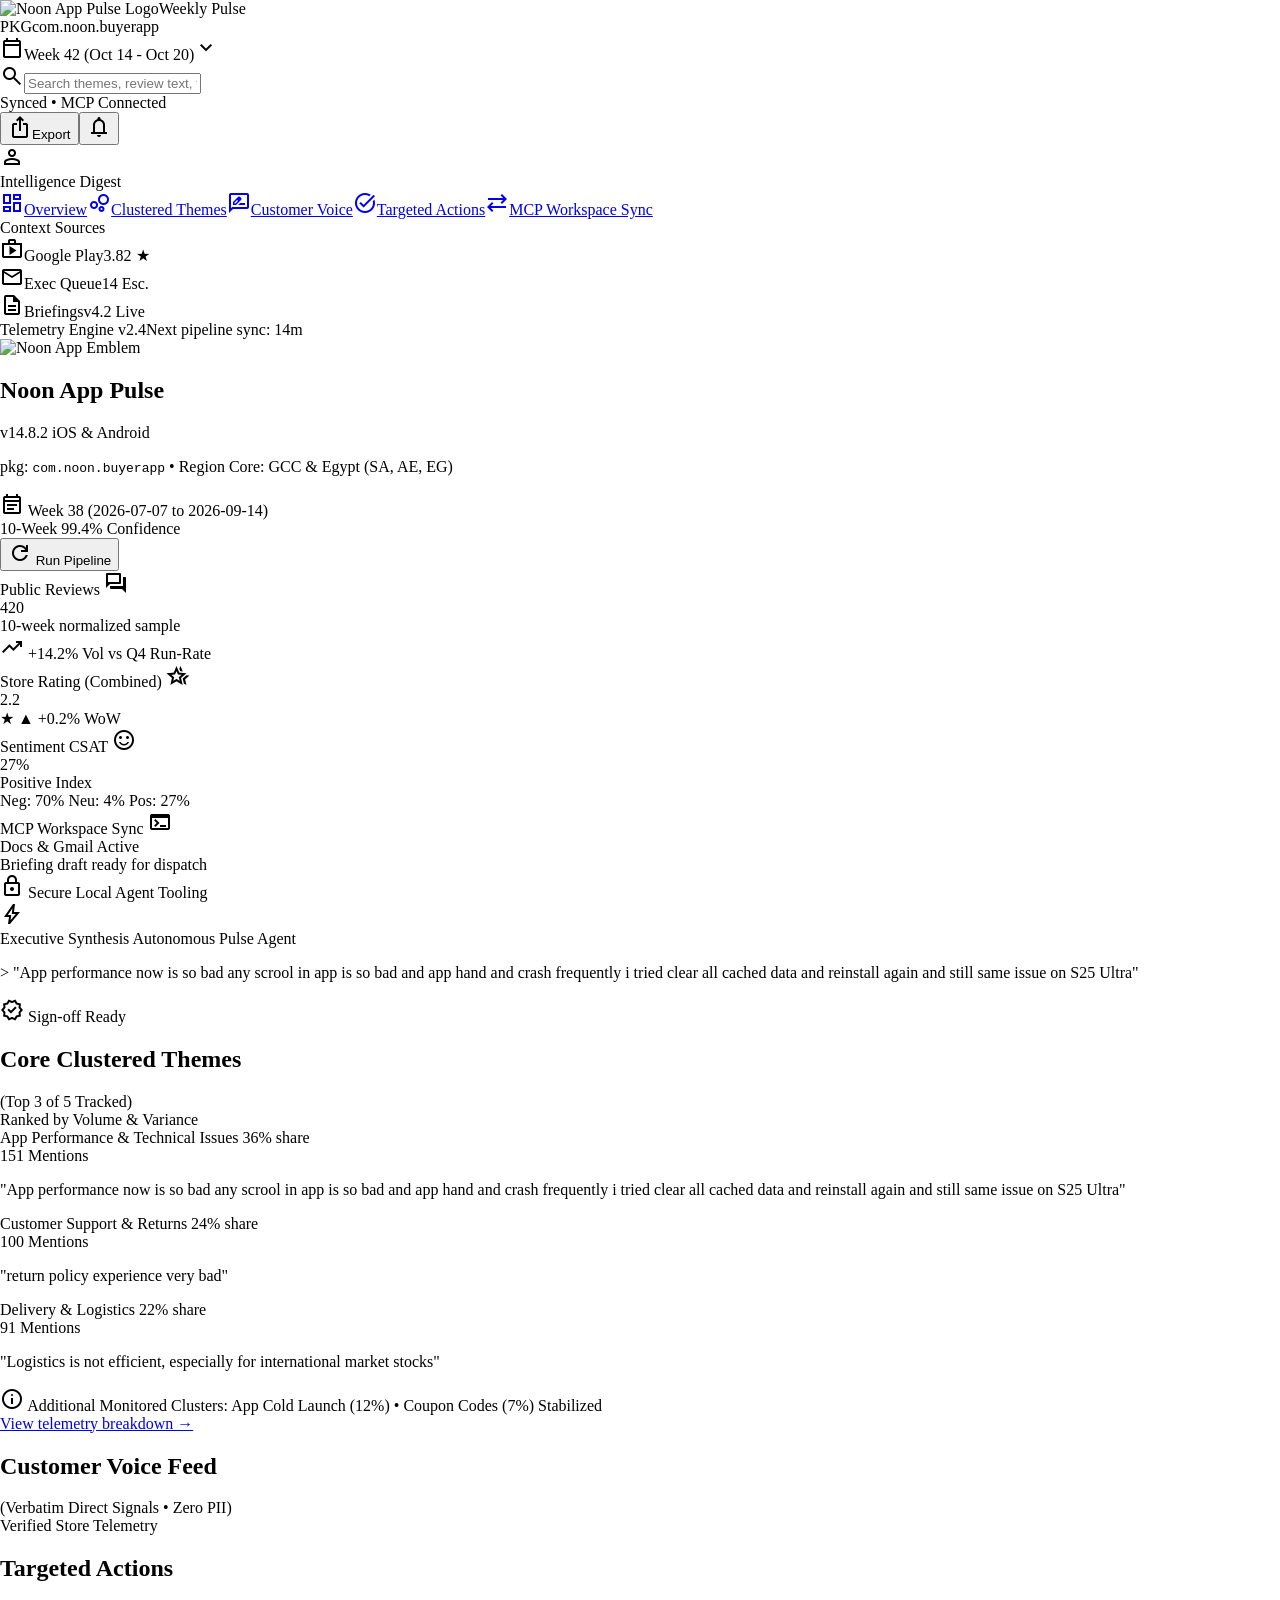
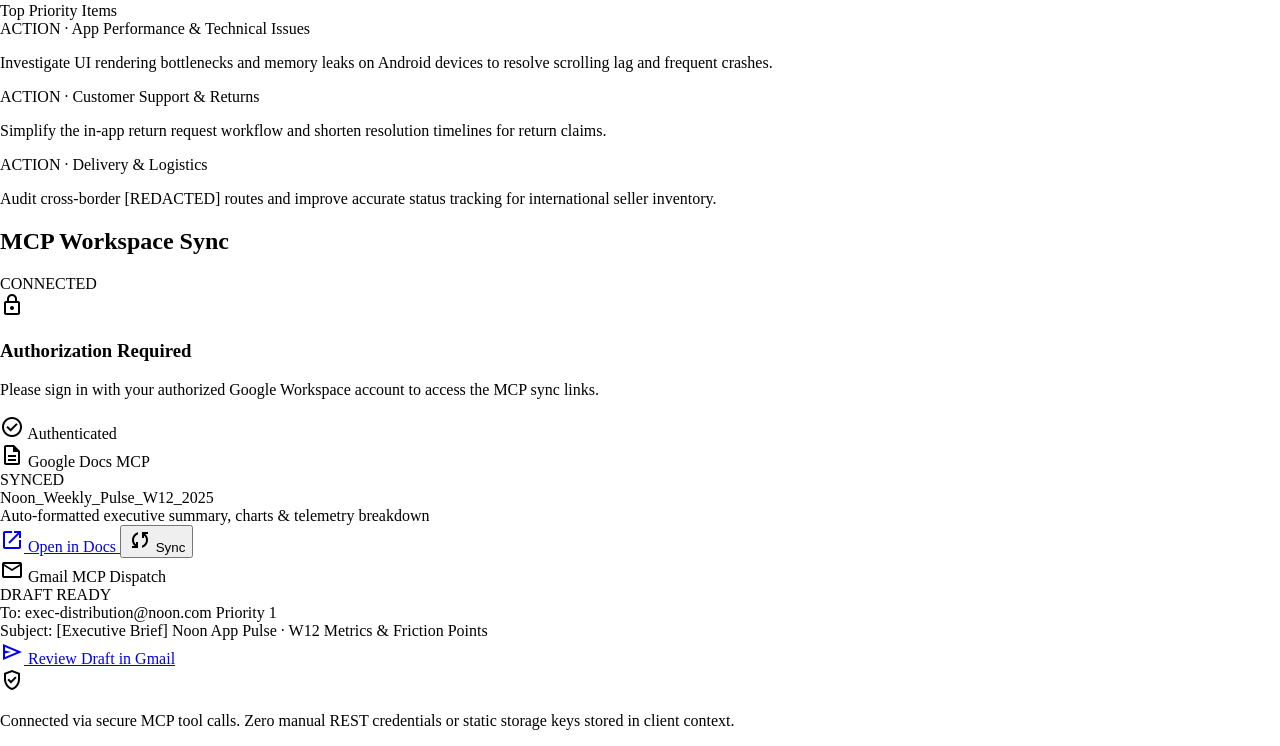
==== commit 17e55b96: "Fix mobile layout and add dynamic customer voice feed" ====
--- a/dashboard/index.html
+++ b/dashboard/index.html
@@ -3,7 +3,7 @@
 <html lang="en"><head><meta charset="utf-8"/><meta content="width=device-width, initial-scale=1.0" name="viewport"/><title>Noon App Weekly Pulse</title><link href="https://fonts.googleapis.com" rel="preconnect"/><link crossorigin="" href="https://fonts.gstatic.com" rel="preconnect"/><link href="https://fonts.googleapis.com/css2?family=Inter:wght@400;500;600;700&amp;family=JetBrains+Mono:wght@500;600;700&amp;family=Outfit:wght@600;700&amp;display=swap" rel="stylesheet"/><link href="https://fonts.googleapis.com/css2?family=Material+Symbols+Outlined:opsz,wght,FILL,GRAD@20..48,100..700,0..1,-50..200" rel="stylesheet"/>
 <link href="https://fonts.googleapis.com/css2?family=Material+Symbols+Outlined:wght,FILL@100..700,0..1&amp;display=swap" rel="stylesheet"/><style>@layer base { html, body { margin: 0; padding: 0; } body { overscroll-behavior: none; } main > :first-child { margin-top: 0 !important; } main > :last-child { margin-bottom: 0 !important; } } ::-webkit-scrollbar { display: none; }</style><script src="https://cdn.tailwindcss.com"></script>
 <script src="https://accounts.google.com/gsi/client" async defer></script>
-<script id="tailwind-config">tailwind.config = { darkMode: "class", theme: { extend: { colors: { "error-container": "#ffdad6", "background": "#f8f9ff", "on-background": "#0b1c30", "outline": "#7b785f", "surface-container-highest": "#d3e4fe", "secondary-fixed": "#e5e2e1", "surface-container-low": "#eff4ff", "surface-container-high": "#dce9ff", "primary-container": "#feee00", "on-error": "#ffffff", "on-tertiary-fixed-variant": "#005049", "surface": "#f8f9ff", "inverse-on-surface": "#eaf1ff", "on-tertiary-fixed": "#00201d", "secondary": "#5f5e5e", "primary": "#676000", "primary-fixed-dim": "#d7ca00", "on-tertiary-container": "#00766c", "error": "#ba1a1a", "secondary-container": "#e2dfde", "surface-tint": "#676000", "on-primary-fixed": "#1f1c00", "on-primary-container": "#726b00", "on-primary": "#ffffff", "on-primary-fixed-variant": "#4d4800", "tertiary-container": "#91fdee", "surface-bright": "#f8f9ff", "surface-variant": "#d3e4fe", "surface-container": "#e5eeff", "tertiary": "#006a61", "surface-container-lowest": "#ffffff", "on-surface-variant": "#4a4731", "on-surface": "#0b1c30", "tertiary-fixed": "#89f5e7", "inverse-primary": "#d7ca00", "on-secondary": "#ffffff", "surface-dim": "#cbdbf5", "inverse-surface": "#213145", "outline-variant": "#ccc7aa", "on-secondary-fixed-variant": "#474746", "primary-fixed": "#f6e600", "secondary-fixed-dim": "#c8c6c5", "on-secondary-container": "#636262", "on-secondary-fixed": "#1c1b1b", "tertiary-fixed-dim": "#6bd8cb", "on-error-container": "#93000a", "on-tertiary": "#ffffff" }, borderRadius: { "DEFAULT": "0.125rem", "lg": "0.25rem", "xl": "0.5rem", "full": "0.75rem" }, spacing: { "margin-desktop": "3rem", "gutter-desktop": "1.5rem", "space-2xs": "0.25rem", "margin": "1rem", "margin-tablet": "2rem", "space-xs": "0.375rem", "gutter-tablet": "1.25rem", "space-lg": "1.25rem", "space-base": "1rem", "space-sm": "0.5rem", "space-2xl": "2.5rem", "gutter": "1rem", "space-md": "0.75rem", "space-xl": "1.75rem" }, fontFamily: { "body-lg": ["Inter"], "data-mono-md": ["JetBrains Mono"], "data-mono-sm": ["JetBrains Mono"], "body-md": ["Inter"], "headline-md": ["Outfit"], "display-lg-mobile": ["Outfit"], "headline-sm": ["Outfit"], "headline-lg": ["Outfit"], "data-mono-lg": ["JetBrains Mono"], "label-md": ["Inter"], "label-sm": ["Inter"], "body-sm": ["Inter"], "display-lg": ["Outfit"] }, fontSize: { "body-lg": ["16px", { lineHeight: "24px", letterSpacing: "-0.01em", fontWeight: "400" }], "data-mono-md": ["13px", { lineHeight: "18px", letterSpacing: "-0.01em", fontWeight: "500" }], "data-mono-sm": ["10px", { lineHeight: "14px", letterSpacing: "0.05em", fontWeight: "600" }], "body-md": ["14px", { lineHeight: "20px", letterSpacing: "0em", fontWeight: "400" }], "headline-md": ["20px", { lineHeight: "28px", letterSpacing: "-0.01em", fontWeight: "600" }], "display-lg-mobile": ["28px", { lineHeight: "34px", letterSpacing: "-0.02em", fontWeight: "700" }], "headline-sm": ["16px", { lineHeight: "24px", letterSpacing: "0em", fontWeight: "600" }], "headline-lg": ["24px", { lineHeight: "32px", letterSpacing: "-0.02em", fontWeight: "600" }], "data-mono-lg": ["22px", { lineHeight: "28px", letterSpacing: "-0.03em", fontWeight: "700" }], "label-md": ["12px", { lineHeight: "16px", letterSpacing: "0.02em", fontWeight: "600" }], "label-sm": ["11px", { lineHeight: "14px", letterSpacing: "0.03em", fontWeight: "500" }], "body-sm": ["12px", { lineHeight: "16px", letterSpacing: "0.01em", fontWeight: "400" }], "display-lg": ["36px", { lineHeight: "44px", letterSpacing: "-0.03em", fontWeight: "700" }] } } } };</script></head><body class="bg-background font-body-md text-on-surface antialiased"><header class="fixed top-0 left-0 right-0 z-50 h-16 bg-surface/90 backdrop-blur-xl shadow-[0_1px_8px_rgba(0,0,0,0.04)]"><div class="w-full h-16 px-gutter-desktop flex items-center justify-between gap-space-lg"><div class="flex items-center gap-space-lg flex-shrink-0"><div class="flex items-center gap-space-sm"><img alt="Noon App Pulse Logo" class="h-8 w-auto object-contain" src="https://lh3.googleusercontent.com/aida/[base64]"/><span class="font-headline-sm text-headline-sm text-on-surface tracking-tight font-bold">Weekly Pulse</span></div><div class="hidden xl:flex items-center px-space-xs py-space-2xs rounded bg-surface-container-low"><span class="font-data-mono-sm text-data-mono-sm text-secondary uppercase tracking-wider">PKG</span><span class="ml-space-2xs font-data-mono-sm text-data-mono-sm text-on-surface font-semibold">com.noon.buyerapp</span></div><div class="hidden lg:flex items-center gap-space-xs px-space-sm py-space-2xs rounded bg-surface-container-lowest"><span class="material-symbols-outlined text-secondary text-[18px]">calendar_today</span><span class="font-body-sm text-body-sm text-on-surface font-semibold">Week 42 (Oct 14 - Oct 20)</span><span class="material-symbols-outlined text-secondary text-[16px]">expand_more</span></div></div><div class="flex-1 max-w-xl hidden md:flex items-center"><div class="w-full flex items-center bg-surface-container-lowest rounded px-space-md py-space-xs"><span class="material-symbols-outlined text-secondary mr-space-xs text-[18px]">search</span><input class="w-full bg-transparent font-body-sm text-body-sm text-on-surface placeholder:text-secondary focus:outline-none" placeholder="Search themes, review text, telemetry signals..." type="text"/></div></div><div class="flex items-center gap-space-md flex-shrink-0"><div class="hidden sm:flex items-center gap-space-xs px-space-sm py-space-2xs rounded bg-tertiary-container/30"><span class="w-2 h-2 rounded-full bg-tertiary animate-pulse"></span><span class="font-data-mono-sm text-data-mono-sm text-on-tertiary-container font-semibold uppercase">Synced • MCP Connected</span></div><button class="flex items-center gap-space-xs px-space-md py-space-xs rounded bg-primary-container text-on-primary-container font-headline-sm text-headline-sm shadow-none hover:bg-primary-fixed transition-colors" type="button"><span class="material-symbols-outlined text-[18px]">ios_share</span><span class="hidden sm:inline text-[13px]">Export</span></button><button class="p-space-xs rounded hover:bg-surface-container-high transition-colors relative text-on-surface" type="button"><span class="material-symbols-outlined text-[20px]">notifications</span><span class="absolute top-1 right-1 w-2 h-2 rounded-full bg-error"></span></button><div class="w-8 h-8 rounded-full bg-primary flex items-center justify-center"><span class="material-symbols-outlined text-on-primary text-[18px]">person</span></div></div></div></header><aside class="fixed left-0 top-16 bottom-0 w-64 bg-surface-container-lowest z-40 flex flex-col justify-between p-space-base shadow-[0_1px_8px_rgba(0,0,0,0.03)]"><div class="flex flex-col gap-space-xl"><div class="flex flex-col gap-space-2xs"><span class="font-data-mono-sm text-data-mono-sm text-secondary uppercase tracking-wider px-space-sm">Intelligence Digest</span><nav class="flex flex-col gap-space-2xs mt-space-xs" data-active-classes="bg-primary-container text-on-primary-container font-semibold rounded"><a aria-current="page" class="flex items-center px-space-sm py-space-xs transition-all bg-primary-container text-on-primary-container font-semibold rounded" data-path="overview" href="#"><span class="material-symbols-outlined text-[18px] mr-space-sm">dashboard</span>Overview</a><a class="flex items-center px-space-sm py-space-xs rounded text-on-surface-variant hover:bg-surface-container-high hover:text-on-surface font-body-md text-body-md transition-all" data-path="clustered-themes" href="#"><span class="material-symbols-outlined text-[18px] mr-space-sm">bubble_chart</span>Clustered Themes</a><a class="flex items-center px-space-sm py-space-xs rounded text-on-surface-variant hover:bg-surface-container-high hover:text-on-surface font-body-md text-body-md transition-all" data-path="customer-voice" href="#"><span class="material-symbols-outlined text-[18px] mr-space-sm">rate_review</span>Customer Voice</a><a class="flex items-center px-space-sm py-space-xs rounded text-on-surface-variant hover:bg-surface-container-high hover:text-on-surface font-body-md text-body-md transition-all" data-path="targeted-actions" href="#"><span class="material-symbols-outlined text-[18px] mr-space-sm">task_alt</span>Targeted Actions</a><a class="flex items-center px-space-sm py-space-xs rounded text-on-surface-variant hover:bg-surface-container-high hover:text-on-surface font-body-md text-body-md transition-all" data-path="mcp-workspace-sync" href="#"><span class="material-symbols-outlined text-[18px] mr-space-sm">sync_alt</span>MCP Workspace Sync</a></nav></div><div class="flex flex-col gap-space-xs"><span class="font-data-mono-sm text-data-mono-sm text-secondary uppercase tracking-wider px-space-sm">Context Sources</span><div class="flex flex-col gap-space-2xs px-space-sm font-data-mono-sm text-data-mono-sm text-secondary"><div class="flex items-center justify-between py-space-2xs"><span class="flex items-center gap-space-2xs"><span class="material-symbols-outlined text-[14px]">shop</span>Google Play</span><span class="text-on-surface font-semibold" id="sidebar-store-rating">3.82 ★</span></div><div class="flex items-center justify-between py-space-2xs"><span class="flex items-center gap-space-2xs"><span class="material-symbols-outlined text-[14px]">mail</span>Exec Queue</span><span class="text-error font-semibold">14 Esc.</span></div><div class="flex items-center justify-between py-space-2xs"><span class="flex items-center gap-space-2xs"><span class="material-symbols-outlined text-[14px]">description</span>Briefings</span><span class="text-tertiary font-semibold">v4.2 Live</span></div></div></div></div><div class="p-space-sm rounded bg-surface-container-low flex flex-col gap-space-2xs"><span class="font-label-sm text-label-sm text-on-surface font-bold">Telemetry Engine v2.4</span><span class="font-data-mono-sm text-data-mono-sm text-secondary">Next pipeline sync: 14m</span></div></aside><div class="pl-64 w-full"><main class="w-full pt-16 min-h-screen bg-background"><div class="flex flex-col w-full px-gutter-desktop py-space-lg space-y-space-xl text-on-surface">
+<script id="tailwind-config">tailwind.config = { darkMode: "class", theme: { extend: { colors: { "error-container": "#ffdad6", "background": "#f8f9ff", "on-background": "#0b1c30", "outline": "#7b785f", "surface-container-highest": "#d3e4fe", "secondary-fixed": "#e5e2e1", "surface-container-low": "#eff4ff", "surface-container-high": "#dce9ff", "primary-container": "#feee00", "on-error": "#ffffff", "on-tertiary-fixed-variant": "#005049", "surface": "#f8f9ff", "inverse-on-surface": "#eaf1ff", "on-tertiary-fixed": "#00201d", "secondary": "#5f5e5e", "primary": "#676000", "primary-fixed-dim": "#d7ca00", "on-tertiary-container": "#00766c", "error": "#ba1a1a", "secondary-container": "#e2dfde", "surface-tint": "#676000", "on-primary-fixed": "#1f1c00", "on-primary-container": "#726b00", "on-primary": "#ffffff", "on-primary-fixed-variant": "#4d4800", "tertiary-container": "#91fdee", "surface-bright": "#f8f9ff", "surface-variant": "#d3e4fe", "surface-container": "#e5eeff", "tertiary": "#006a61", "surface-container-lowest": "#ffffff", "on-surface-variant": "#4a4731", "on-surface": "#0b1c30", "tertiary-fixed": "#89f5e7", "inverse-primary": "#d7ca00", "on-secondary": "#ffffff", "surface-dim": "#cbdbf5", "inverse-surface": "#213145", "outline-variant": "#ccc7aa", "on-secondary-fixed-variant": "#474746", "primary-fixed": "#f6e600", "secondary-fixed-dim": "#c8c6c5", "on-secondary-container": "#636262", "on-secondary-fixed": "#1c1b1b", "tertiary-fixed-dim": "#6bd8cb", "on-error-container": "#93000a", "on-tertiary": "#ffffff" }, borderRadius: { "DEFAULT": "0.125rem", "lg": "0.25rem", "xl": "0.5rem", "full": "0.75rem" }, spacing: { "margin-desktop": "3rem", "gutter-desktop": "1.5rem", "space-2xs": "0.25rem", "margin": "1rem", "margin-tablet": "2rem", "space-xs": "0.375rem", "gutter-tablet": "1.25rem", "space-lg": "1.25rem", "space-base": "1rem", "space-sm": "0.5rem", "space-2xl": "2.5rem", "gutter": "1rem", "space-md": "0.75rem", "space-xl": "1.75rem" }, fontFamily: { "body-lg": ["Inter"], "data-mono-md": ["JetBrains Mono"], "data-mono-sm": ["JetBrains Mono"], "body-md": ["Inter"], "headline-md": ["Outfit"], "display-lg-mobile": ["Outfit"], "headline-sm": ["Outfit"], "headline-lg": ["Outfit"], "data-mono-lg": ["JetBrains Mono"], "label-md": ["Inter"], "label-sm": ["Inter"], "body-sm": ["Inter"], "display-lg": ["Outfit"] }, fontSize: { "body-lg": ["16px", { lineHeight: "24px", letterSpacing: "-0.01em", fontWeight: "400" }], "data-mono-md": ["13px", { lineHeight: "18px", letterSpacing: "-0.01em", fontWeight: "500" }], "data-mono-sm": ["10px", { lineHeight: "14px", letterSpacing: "0.05em", fontWeight: "600" }], "body-md": ["14px", { lineHeight: "20px", letterSpacing: "0em", fontWeight: "400" }], "headline-md": ["20px", { lineHeight: "28px", letterSpacing: "-0.01em", fontWeight: "600" }], "display-lg-mobile": ["28px", { lineHeight: "34px", letterSpacing: "-0.02em", fontWeight: "700" }], "headline-sm": ["16px", { lineHeight: "24px", letterSpacing: "0em", fontWeight: "600" }], "headline-lg": ["24px", { lineHeight: "32px", letterSpacing: "-0.02em", fontWeight: "600" }], "data-mono-lg": ["22px", { lineHeight: "28px", letterSpacing: "-0.03em", fontWeight: "700" }], "label-md": ["12px", { lineHeight: "16px", letterSpacing: "0.02em", fontWeight: "600" }], "label-sm": ["11px", { lineHeight: "14px", letterSpacing: "0.03em", fontWeight: "500" }], "body-sm": ["12px", { lineHeight: "16px", letterSpacing: "0.01em", fontWeight: "400" }], "display-lg": ["36px", { lineHeight: "44px", letterSpacing: "-0.03em", fontWeight: "700" }] } } } };</script></head><body class="bg-background font-body-md text-on-surface antialiased"><header class="fixed top-0 left-0 right-0 z-50 h-16 bg-surface/90 backdrop-blur-xl shadow-[0_1px_8px_rgba(0,0,0,0.04)]"><div class="w-full h-16 px-gutter-desktop flex items-center justify-between gap-space-lg"><div class="flex items-center gap-space-lg flex-shrink-0"><div class="flex items-center gap-space-sm"><img alt="Noon App Pulse Logo" class="h-8 w-auto object-contain" src="https://lh3.googleusercontent.com/aida/[base64]"/><span class="font-headline-sm text-headline-sm text-on-surface tracking-tight font-bold">Weekly Pulse</span></div><div class="hidden xl:flex items-center px-space-xs py-space-2xs rounded bg-surface-container-low"><span class="font-data-mono-sm text-data-mono-sm text-secondary uppercase tracking-wider">PKG</span><span class="ml-space-2xs font-data-mono-sm text-data-mono-sm text-on-surface font-semibold">com.noon.buyerapp</span></div><div class="hidden lg:flex items-center gap-space-xs px-space-sm py-space-2xs rounded bg-surface-container-lowest"><span class="material-symbols-outlined text-secondary text-[18px]">calendar_today</span><span class="font-body-sm text-body-sm text-on-surface font-semibold">Week 42 (Oct 14 - Oct 20)</span><span class="material-symbols-outlined text-secondary text-[16px]">expand_more</span></div></div><div class="flex-1 max-w-xl hidden md:flex items-center"><div class="w-full flex items-center bg-surface-container-lowest rounded px-space-md py-space-xs"><span class="material-symbols-outlined text-secondary mr-space-xs text-[18px]">search</span><input class="w-full bg-transparent font-body-sm text-body-sm text-on-surface placeholder:text-secondary focus:outline-none" placeholder="Search themes, review text, telemetry signals..." type="text"/></div></div><div class="flex items-center gap-space-md flex-shrink-0"><div class="hidden sm:flex items-center gap-space-xs px-space-sm py-space-2xs rounded bg-tertiary-container/30"><span class="w-2 h-2 rounded-full bg-tertiary animate-pulse"></span><span class="font-data-mono-sm text-data-mono-sm text-on-tertiary-container font-semibold uppercase">Synced • MCP Connected</span></div><button class="flex items-center gap-space-xs px-space-md py-space-xs rounded bg-primary-container text-on-primary-container font-headline-sm text-headline-sm shadow-none hover:bg-primary-fixed transition-colors" type="button"><span class="material-symbols-outlined text-[18px]">ios_share</span><span class="hidden sm:inline text-[13px]">Export</span></button><button class="p-space-xs rounded hover:bg-surface-container-high transition-colors relative text-on-surface" type="button"><span class="material-symbols-outlined text-[20px]">notifications</span><span class="absolute top-1 right-1 w-2 h-2 rounded-full bg-error"></span></button><div class="w-8 h-8 rounded-full bg-primary flex items-center justify-center"><span class="material-symbols-outlined text-on-primary text-[18px]">person</span></div></div></div></header><aside class="hidden lg:flex fixed left-0 top-16 bottom-0 w-64 bg-surface-container-lowest z-40 flex-col justify-between p-space-base shadow-[0_1px_8px_rgba(0,0,0,0.03)]"><div class="flex flex-col gap-space-xl"><div class="flex flex-col gap-space-2xs"><span class="font-data-mono-sm text-data-mono-sm text-secondary uppercase tracking-wider px-space-sm">Intelligence Digest</span><nav class="flex flex-col gap-space-2xs mt-space-xs" data-active-classes="bg-primary-container text-on-primary-container font-semibold rounded"><a aria-current="page" class="flex items-center px-space-sm py-space-xs transition-all bg-primary-container text-on-primary-container font-semibold rounded" data-path="overview" href="#"><span class="material-symbols-outlined text-[18px] mr-space-sm">dashboard</span>Overview</a><a class="flex items-center px-space-sm py-space-xs rounded text-on-surface-variant hover:bg-surface-container-high hover:text-on-surface font-body-md text-body-md transition-all" data-path="clustered-themes" href="#"><span class="material-symbols-outlined text-[18px] mr-space-sm">bubble_chart</span>Clustered Themes</a><a class="flex items-center px-space-sm py-space-xs rounded text-on-surface-variant hover:bg-surface-container-high hover:text-on-surface font-body-md text-body-md transition-all" data-path="customer-voice" href="#"><span class="material-symbols-outlined text-[18px] mr-space-sm">rate_review</span>Customer Voice</a><a class="flex items-center px-space-sm py-space-xs rounded text-on-surface-variant hover:bg-surface-container-high hover:text-on-surface font-body-md text-body-md transition-all" data-path="targeted-actions" href="#"><span class="material-symbols-outlined text-[18px] mr-space-sm">task_alt</span>Targeted Actions</a><a class="flex items-center px-space-sm py-space-xs rounded text-on-surface-variant hover:bg-surface-container-high hover:text-on-surface font-body-md text-body-md transition-all" data-path="mcp-workspace-sync" href="#"><span class="material-symbols-outlined text-[18px] mr-space-sm">sync_alt</span>MCP Workspace Sync</a></nav></div><div class="flex flex-col gap-space-xs"><span class="font-data-mono-sm text-data-mono-sm text-secondary uppercase tracking-wider px-space-sm">Context Sources</span><div class="flex flex-col gap-space-2xs px-space-sm font-data-mono-sm text-data-mono-sm text-secondary"><div class="flex items-center justify-between py-space-2xs"><span class="flex items-center gap-space-2xs"><span class="material-symbols-outlined text-[14px]">shop</span>Google Play</span><span class="text-on-surface font-semibold" id="sidebar-store-rating">3.82 ★</span></div><div class="flex items-center justify-between py-space-2xs"><span class="flex items-center gap-space-2xs"><span class="material-symbols-outlined text-[14px]">mail</span>Exec Queue</span><span class="text-error font-semibold">14 Esc.</span></div><div class="flex items-center justify-between py-space-2xs"><span class="flex items-center gap-space-2xs"><span class="material-symbols-outlined text-[14px]">description</span>Briefings</span><span class="text-tertiary font-semibold">v4.2 Live</span></div></div></div></div><div class="p-space-sm rounded bg-surface-container-low flex flex-col gap-space-2xs"><span class="font-label-sm text-label-sm text-on-surface font-bold">Telemetry Engine v2.4</span><span class="font-data-mono-sm text-data-mono-sm text-secondary">Next pipeline sync: 14m</span></div></aside><div class="lg:pl-64 w-full"><main class="w-full pt-16 min-h-screen bg-background"><div class="flex flex-col w-full px-gutter-desktop py-space-lg space-y-space-xl text-on-surface">
 <!-- TOP HEADER / EXECUTIVE CONTEXT BAR -->
 <section class="flex flex-col xl:flex-row xl:items-center justify-between gap-space-base bg-surface-container-lowest p-space-lg rounded-xl shadow-sm">
 <div class="flex items-center gap-space-md min-w-0">
@@ -158,82 +158,7 @@
 </div>
 <span class="font-data-mono-sm text-data-mono-sm text-secondary">Verified Store Telemetry</span>
 </div>
-<div class="grid grid-cols-1 gap-space-base">
-<!-- Review 1 -->
-<div class="bg-surface-container-lowest p-space-lg rounded-xl shadow-sm space-y-space-sm">
-<div class="flex flex-wrap items-center justify-between gap-space-xs">
-<div class="flex items-center gap-space-xs">
-<div class="flex text-primary-container" style="font-variation-settings: 'FILL' 1;">
-<span>★</span><span>★</span><span class="text-surface-container-highest">★</span><span class="text-surface-container-highest">★</span><span class="text-surface-container-highest">★</span>
-</div>
-<span class="font-label-sm text-label-sm font-bold text-error">2/5 Stars</span>
-<span class="text-secondary">•</span>
-<span class="font-body-sm text-body-sm text-secondary">Verified Buyer</span>
-</div>
-<div class="flex items-center gap-space-xs font-data-mono-sm text-data-mono-sm text-secondary">
-<span>Android 14</span>
-<span class="px-1.5 py-0.5 rounded bg-surface-container text-on-surface font-bold">SA 🇸🇦</span>
-</div>
-</div>
-<p class="font-body-lg text-body-lg text-on-surface italic">
-              "Noon Minutes used to arrive in 15 mins to Downtown Dubai, but recently orders get stuck on 'Driver Assigned' for over 35 mins without live tracking updates."
-            </p>
-<div class="flex flex-wrap items-center gap-space-xs pt-space-xs">
-<span class="px-space-xs py-0.5 rounded bg-error-container text-on-error-container font-label-sm text-label-sm">Delivery Delay</span>
-<span class="px-space-xs py-0.5 rounded bg-surface-container text-on-surface-variant font-label-sm text-label-sm">Driver Dispatch</span>
-<span class="px-space-xs py-0.5 rounded bg-surface-container-low text-secondary font-label-sm text-label-sm">Minutes Hub #04</span>
-</div>
-</div>
-<!-- Review 2 -->
-<div class="bg-surface-container-lowest p-space-lg rounded-xl shadow-sm space-y-space-sm">
-<div class="flex flex-wrap items-center justify-between gap-space-xs">
-<div class="flex items-center gap-space-xs">
-<div class="flex text-primary-container" style="font-variation-settings: 'FILL' 1;">
-<span>★</span><span>★</span><span>★</span><span class="text-surface-container-highest">★</span><span class="text-surface-container-highest">★</span>
-</div>
-<span class="font-label-sm text-label-sm font-bold text-on-surface">3/5 Stars</span>
-<span class="text-secondary">•</span>
-<span class="font-body-sm text-body-sm text-secondary">App Store Review</span>
-</div>
-<div class="flex items-center gap-space-xs font-data-mono-sm text-data-mono-sm text-secondary">
-<span>iOS 17.4</span>
-<span class="px-1.5 py-0.5 rounded bg-surface-container text-on-surface font-bold">AE 🇦🇪</span>
-</div>
-</div>
-<p class="font-body-lg text-body-lg text-on-surface italic">
-              "Searching for organic whole milk brings up baby formula and chocolate cookies first. The category filter resets every time you back out."
-            </p>
-<div class="flex flex-wrap items-center gap-space-xs pt-space-xs">
-<span class="px-space-xs py-0.5 rounded bg-surface-container-high text-on-surface-variant font-label-sm text-label-sm">Grocery Search</span>
-<span class="px-space-xs py-0.5 rounded bg-surface-container-high text-on-surface-variant font-label-sm text-label-sm">Filter Persistence</span>
-<span class="px-space-xs py-0.5 rounded bg-surface-container-low text-secondary font-label-sm text-label-sm">Catalog Taxonomy</span>
-</div>
-</div>
-<!-- Review 3 -->
-<div class="bg-surface-container-lowest p-space-lg rounded-xl shadow-sm space-y-space-sm">
-<div class="flex flex-wrap items-center justify-between gap-space-xs">
-<div class="flex items-center gap-space-xs">
-<div class="flex text-primary-container" style="font-variation-settings: 'FILL' 1;">
-<span>★</span><span>★</span><span>★</span><span>★</span><span>★</span>
-</div>
-<span class="font-label-sm text-label-sm font-bold text-tertiary">5/5 Stars</span>
-<span class="text-secondary">•</span>
-<span class="font-body-sm text-body-sm text-secondary">Verified Buyer</span>
-</div>
-<div class="flex items-center gap-space-xs font-data-mono-sm text-data-mono-sm text-secondary">
-<span>Android 13</span>
-<span class="px-1.5 py-0.5 rounded bg-surface-container text-on-surface font-bold">EG 🇪🇬</span>
-</div>
-</div>
-<p class="font-body-lg text-body-lg text-on-surface italic">
-              "Wallet instant refund for returned electronics was credited within 3 minutes of courier pickup. Massive improvement from last year!"
-            </p>
-<div class="flex flex-wrap items-center gap-space-xs pt-space-xs">
-<span class="px-space-xs py-0.5 rounded bg-tertiary-container/60 text-on-tertiary-container font-label-sm text-label-sm">Wallet Credits</span>
-<span class="px-space-xs py-0.5 rounded bg-tertiary-container/60 text-on-tertiary-container font-label-sm text-label-sm">Instant CSAT</span>
-<span class="px-space-xs py-0.5 rounded bg-surface-container-low text-secondary font-label-sm text-label-sm">Reverse Logistics</span>
-</div>
-</div>
+<div id="customer-voice-container" class="grid grid-cols-1 gap-space-base">
 </div>
 </section>
 </div>
@@ -264,7 +189,7 @@
 
 <!-- Google Identity Sign-In Gatekeeper -->
 <div id="g_id_onload"
-     data-client_id="49695217356-rmgd9p2bdr40g36lv1f39infhl5slnvi.apps.googleusercontent.com"
+     data-client_id="49695217356-iiigbht3adaailg05md9g2nrr8g077oc.apps.googleusercontent.com"
      data-context="signin"
      data-ux_mode="popup"
      data-callback="handleCredentialResponse"
@@ -381,5 +306,26 @@
 </div>
 </template>
 
+<template id="review-card-template">
+<div class="bg-surface-container-lowest p-space-lg rounded-xl shadow-sm space-y-space-sm transition-all hover:border hover:border-outline">
+<div class="flex flex-wrap items-center justify-between gap-space-xs">
+<div class="flex items-center gap-space-xs">
+<div class="review-stars flex text-primary-container" style="font-variation-settings: 'FILL' 1;">
+</div>
+<span class="review-rating font-label-sm text-label-sm font-bold text-on-surface"></span>
+<span class="text-secondary">•</span>
+<span class="review-source font-body-sm text-body-sm text-secondary">Verified Buyer</span>
+</div>
+<div class="flex items-center gap-space-xs font-data-mono-sm text-data-mono-sm text-secondary">
+<span class="review-date"></span>
+<span class="review-country px-1.5 py-0.5 rounded bg-surface-container text-on-surface font-bold hidden"></span>
+</div>
+</div>
+<p class="review-text font-body-lg text-body-lg text-on-surface italic"></p>
+<div class="review-tags flex flex-wrap items-center gap-space-xs pt-space-xs">
+</div>
+</div>
+</template>
+
 <script src="js/app.js"></script>
 </body></html>
